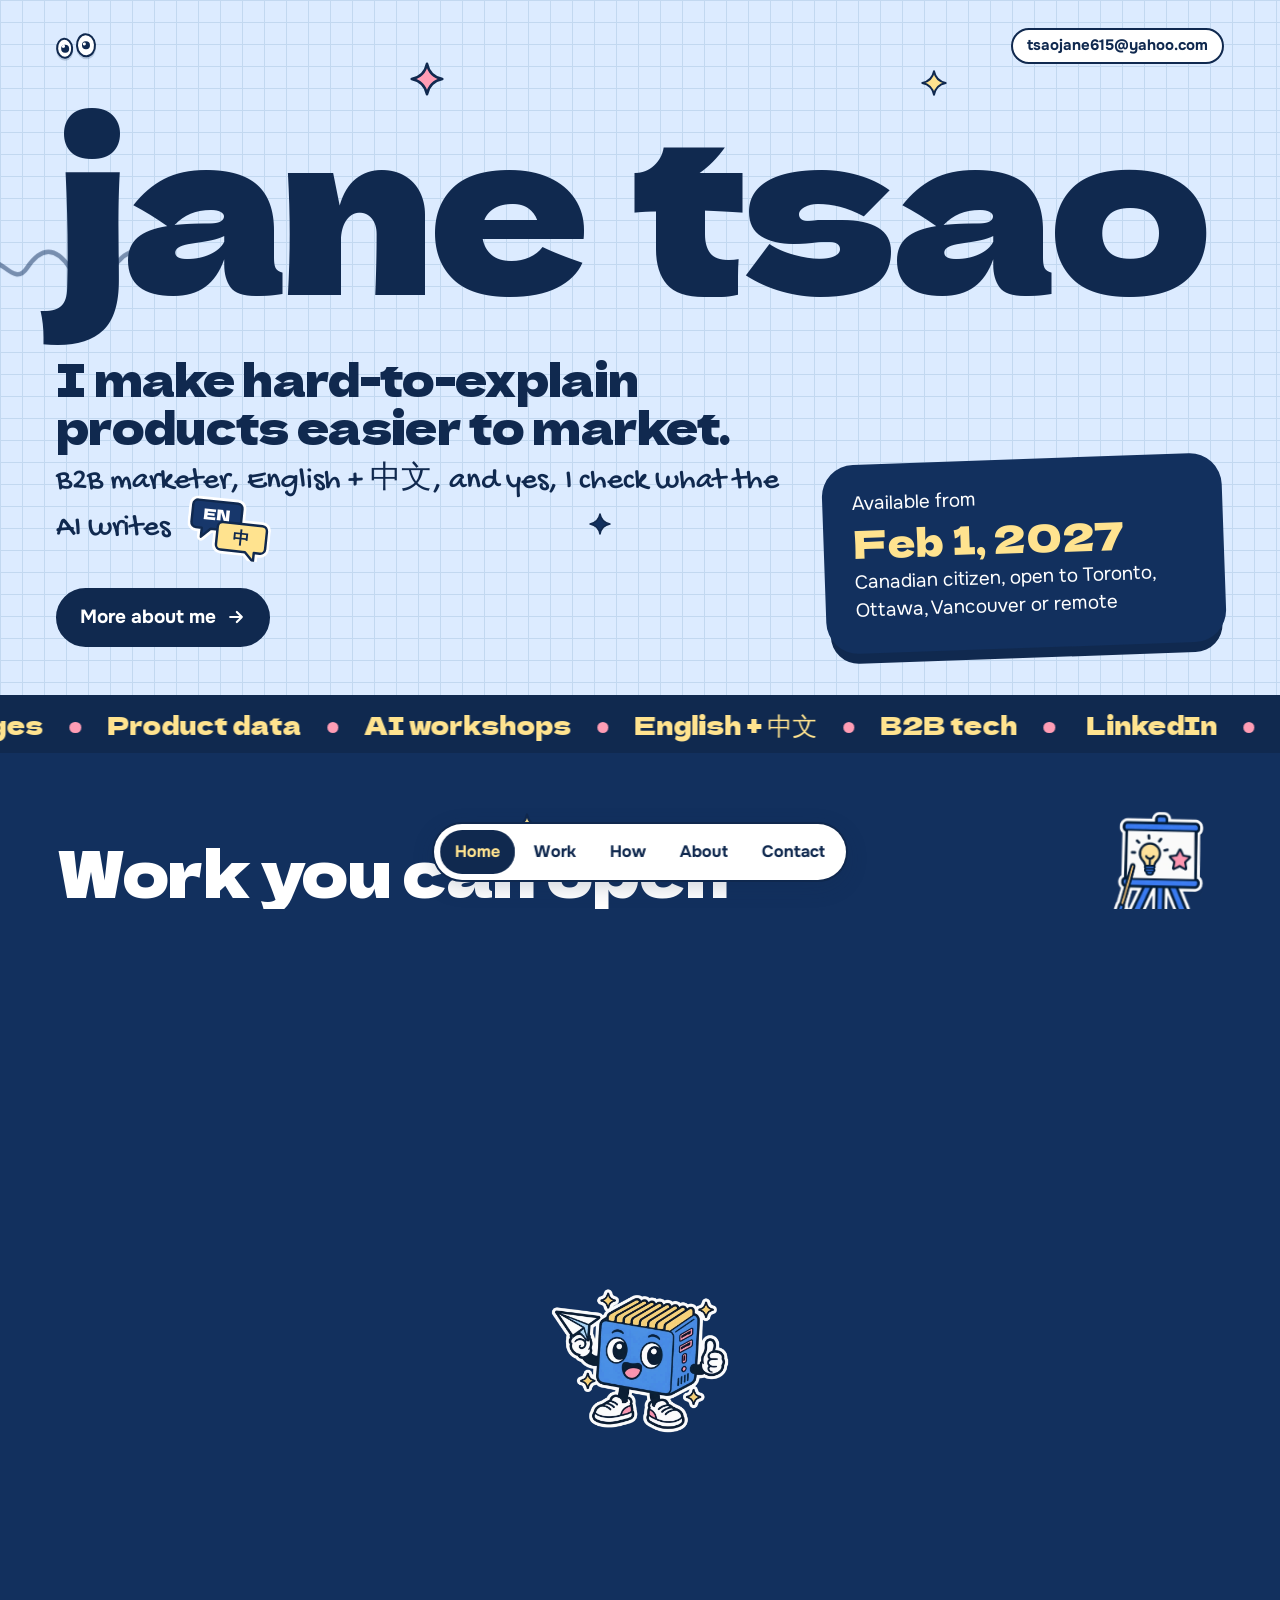
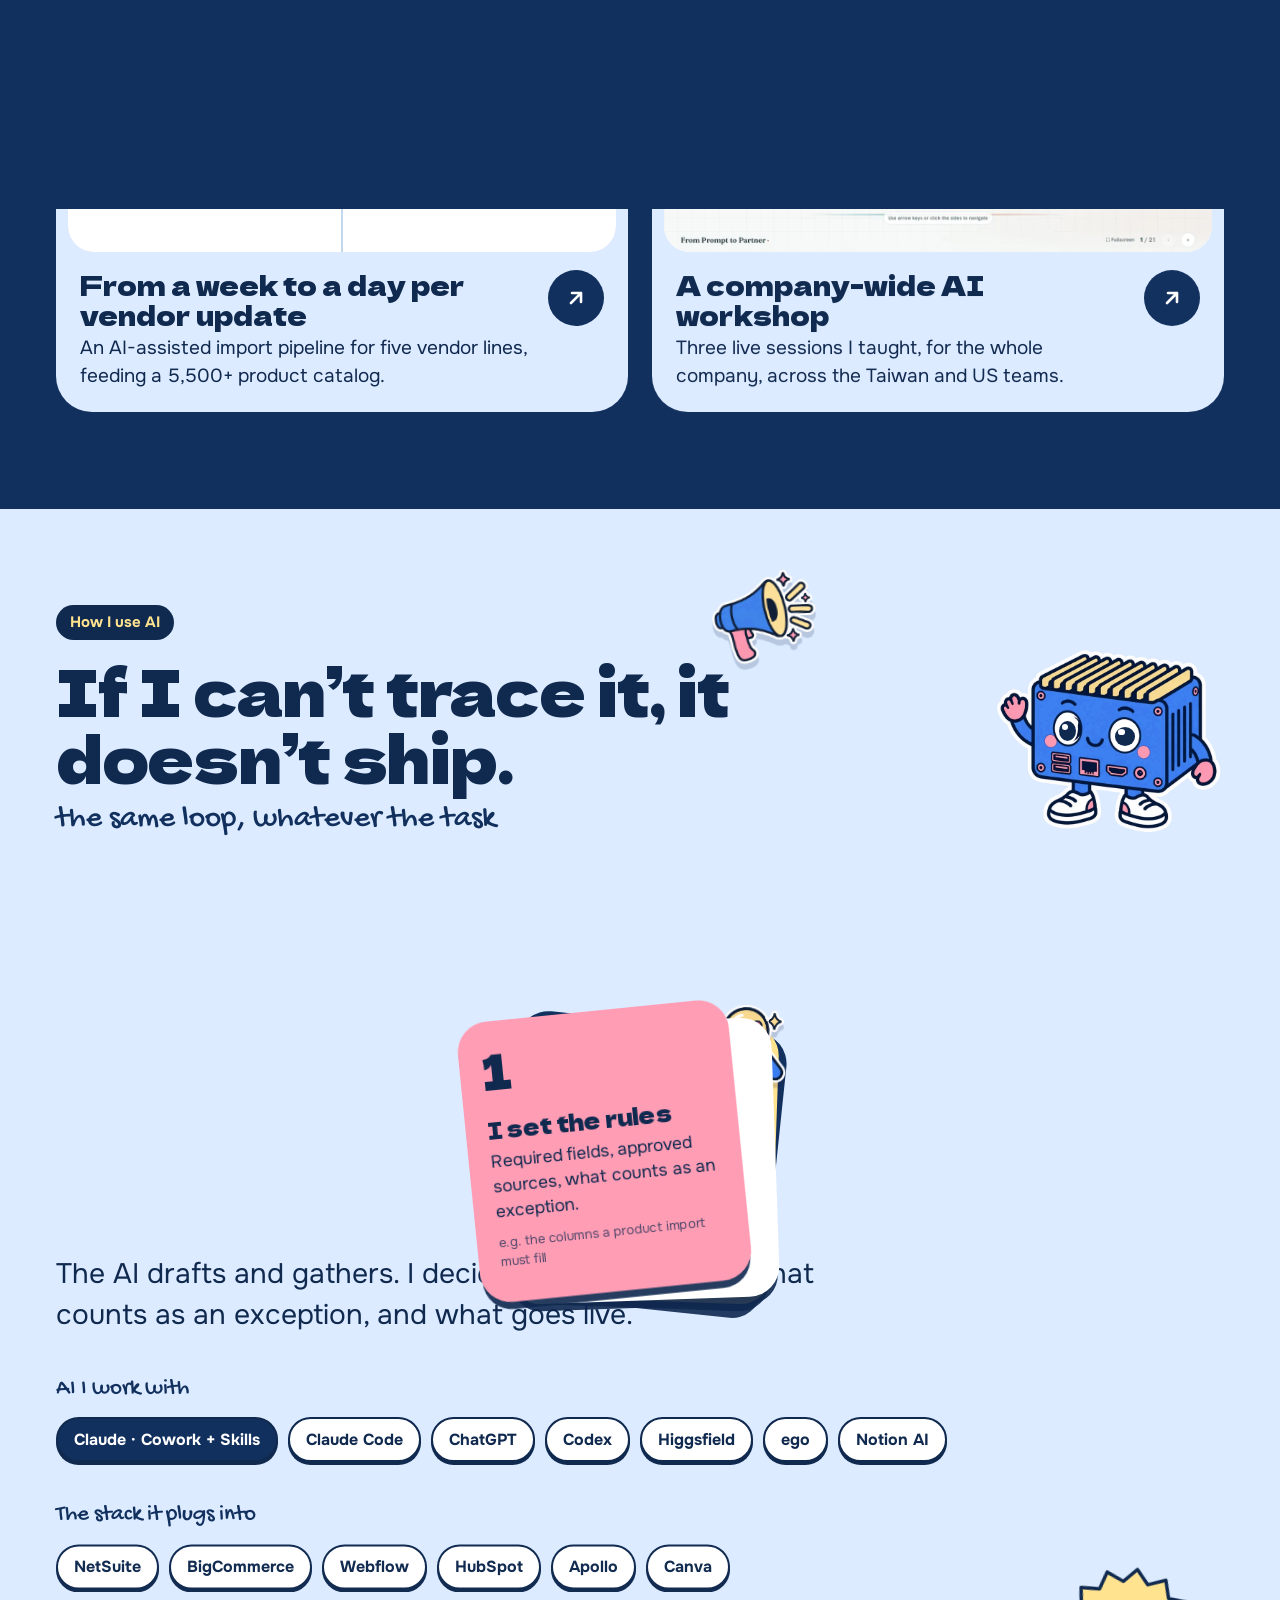
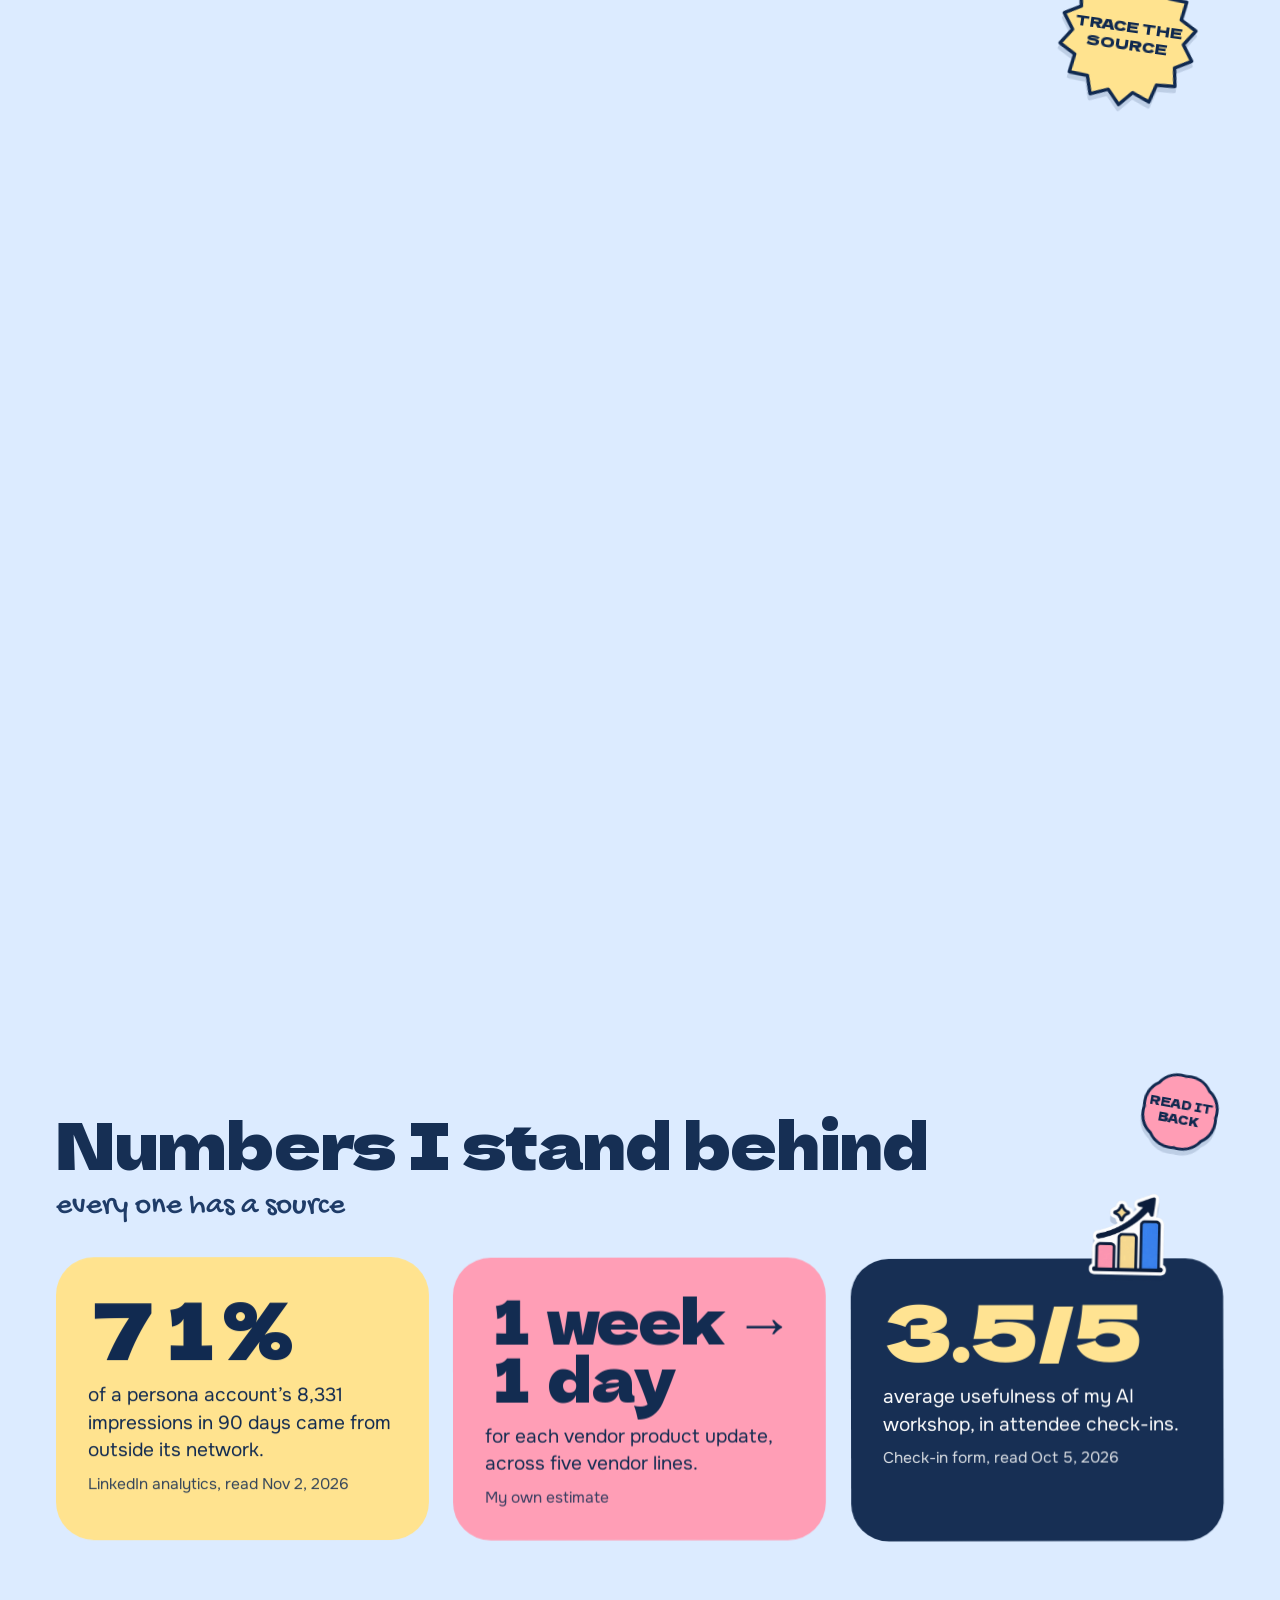
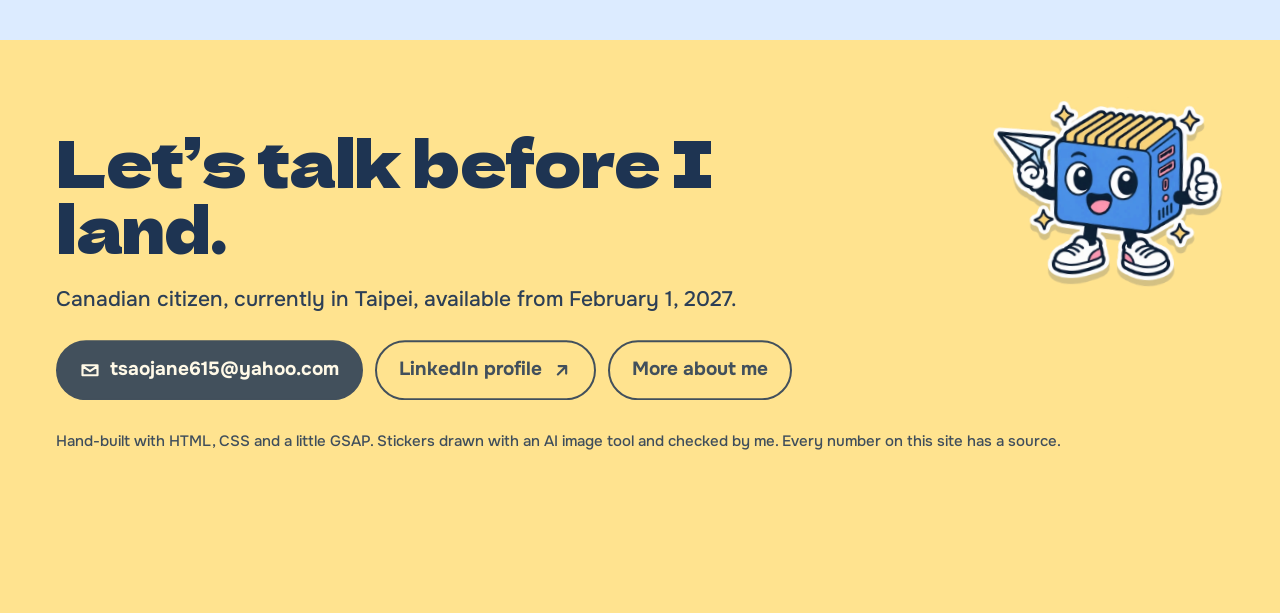
==== index.html @ c5e2f112 "Portfolio site: playful sky palette, work case studies, about Co-Authored-By: Claude Fable 5 <norepl" ====
<!doctype html>
<html lang="en" class="no-js">
<head>
<meta charset="utf-8">
<meta name="viewport" content="width=device-width, initial-scale=1">
<meta name="robots" content="noindex">
<title>Jane Tsao — bilingual B2B marketer</title>
<meta name="description" content="Jane Tsao: bilingual B2B marketer (English and Mandarin) for industrial tech. LinkedIn, landing pages, product data and AI workshops. Moving to Canada, available February 2027.">
<link rel="icon" href="assets/stickers/mascot.webp" type="image/webp">
<link rel="stylesheet" href="css/site.css">
<style>
.hero .maple{right:calc(var(--gutter) - 10px);bottom:118px;width:clamp(90px,10vw,150px);z-index:3}
.hero .sp1{left:32%;top:62px;width:34px}.hero .sp2{right:26%;top:70px;width:26px}.hero .sp3{left:46%;bottom:160px;width:22px}
.hero .sq1{left:-20px;top:40%;width:180px;opacity:.5}
.bubble{display:inline-block;width:84px;vertical-align:middle;margin-left:10px;transform:rotate(6deg);transition:transform .3s var(--ease-pop)}
.bubble:hover{transform:rotate(-4deg) scale(1.1)}
.how-head{display:grid;grid-template-columns:minmax(0,1fr) 230px;gap:30px;align-items:end;position:relative;z-index:2}
.how .mega{right:36%;top:58px;width:110px}
.how .mag{position:absolute;right:-18px;top:-30px;width:96px;z-index:2;pointer-events:none}
.how .mag img{filter:drop-shadow(0 6px 0 rgba(23,18,58,.18))}
.work .easel{right:var(--gutter);top:70px;width:120px}
.work .sp4{left:40%;top:60px;width:30px}
.nums-wrap{position:relative}
.nums-wrap .chart{right:calc(var(--gutter) + 46px);left:auto;top:88px;width:104px;z-index:3}
footer .plane{right:var(--gutter);top:40px;width:clamp(140px,18vw,260px)}
.how .st-trace{right:6%;bottom:6px;width:150px;transform:rotate(8deg)}
.nums-wrap .st-read{right:36px;top:-60px;width:128px;transform:rotate(10deg)}
.how-head .kicker{display:inline-block;background:var(--ink);color:var(--lime);font-weight:700;font-size:15px;padding:7px 14px;border-radius:999px;margin:0 0 16px;transform:rotate(-2deg)}
.nums-head{padding:0 var(--gutter);margin:0 0 30px}
.nums-head .sub{margin-bottom:0}
@media (max-width:860px){
  .hero .maple{right:-6px;bottom:auto;top:-16px;width:84px}
  .hero .sp1{left:6%;top:22px}.hero .sp2{right:30%;top:14px}.hero .sp3{display:none}
  .how-head{grid-template-columns:1fr}.how-head .mascot{width:150px;margin:6px 0 0 auto}
  .how .mega{right:8px;top:8px;width:72px}
  .how .mag{width:70px;right:-6px;top:-22px}
  .work .easel{width:80px;top:14px;right:10px}
  .nums-wrap .chart{display:none}
  footer .plane{position:relative;right:auto;top:auto;width:150px;margin:0 0 10px auto}
  footer .sq2{display:none}
  .bubble{width:64px}
}
</style>
</head>
<body>
<a class="skip" href="#main">Skip to content</a>

<header class="hero grid" id="top">
  <div class="bar">
    <span class="logo-eyes" aria-hidden="true"><span class="eye"><span class="pupil"></span></span><span class="eye"><span class="pupil"></span></span></span>
    <a class="chip" href="mailto:tsaojane615@yahoo.com">tsaojane615@yahoo.com</a>
  </div>

  <div class="spark sp1 twinkle" aria-hidden="true"><svg viewBox="0 0 40 40"><path d="M20 2c2 10 8 16 18 18-10 2-16 8-18 18-2-10-8-16-18-18 10-2 16-8 18-18z" fill="currentColor" stroke="#10294F" stroke-width="3" stroke-linejoin="round"/></svg></div>
  <div class="spark sp2 lime twinkle d2" aria-hidden="true"><svg viewBox="0 0 40 40"><path d="M20 2c2 10 8 16 18 18-10 2-16 8-18 18-2-10-8-16-18-18 10-2 16-8 18-18z" fill="currentColor" stroke="#10294F" stroke-width="3" stroke-linejoin="round"/></svg></div>
  <div class="spark sp3 violet twinkle d3" aria-hidden="true"><svg viewBox="0 0 40 40"><path d="M20 2c2 10 8 16 18 18-10 2-16 8-18 18-2-10-8-16-18-18 10-2 16-8 18-18z" fill="currentColor" stroke="#10294F" stroke-width="3" stroke-linejoin="round"/></svg></div>
  <div class="squig sq1 hide-sm" aria-hidden="true" data-parallax="0.15"><svg viewBox="0 0 200 40"><path d="M4 20c16-24 32 24 48 0s32-24 48 0 32 24 48 0 32-24 48 0"/></svg></div>

  <div class="name" role="img" aria-label="Jane Tsao">jane tsao</div>

  <div class="under">
    <div>
      <h1>I make hard-to-explain products easier to market.</h1>
      <p class="hand">B2B marketer, English + 中文, and yes, I check what the AI writes
        <svg class="bubble" viewBox="0 0 170 124" aria-hidden="true">
          <g stroke="#fff" stroke-width="16" stroke-linejoin="round" fill="none">
            <path d="M18 10h80a10 10 0 0 1 10 10v36a10 10 0 0 1-10 10H48L30 84V66H18A10 10 0 0 1 8 56V20A10 10 0 0 1 18 10z"/>
            <path d="M72 50h80a10 10 0 0 1 10 10v36a10 10 0 0 1-10 10h-12v18l-18-18H72a10 10 0 0 1-10-10V60a10 10 0 0 1 10-10z"/>
          </g>
          <g stroke="#10294F" stroke-width="5" stroke-linejoin="round">
            <path d="M18 10h80a10 10 0 0 1 10 10v36a10 10 0 0 1-10 10H48L30 84V66H18A10 10 0 0 1 8 56V20A10 10 0 0 1 18 10z" fill="#17376B"/>
            <path d="M72 50h80a10 10 0 0 1 10 10v36a10 10 0 0 1-10 10h-12v18l-18-18H72a10 10 0 0 1-10-10V60a10 10 0 0 1 10-10z" fill="#FFE38F"/>
          </g>
          <text x="58" y="48" text-anchor="middle" font-family="Dela, sans-serif" font-size="30" fill="#fff">EN</text>
          <text x="112" y="90" text-anchor="middle" font-family="'PingFang TC','Noto Sans TC',sans-serif" font-weight="800" font-size="34" fill="#10294F">中</text>
        </svg>
      </p>
      <p style="margin:28px 0 0"><a class="btn" href="about.html">More about me <svg viewBox="0 0 24 24" aria-hidden="true"><path d="M5 12h14M13 6l6 6-6 6"/></svg></a></p>
    </div>
    <div class="avail-wrap" style="position:relative">
      <div class="avail">
        <p>Available from</p>
        <span>Feb 1, 2027</span>
        <p>Canadian citizen, open to Toronto, Ottawa, Vancouver or remote</p>
      </div>
      <div class="sticker maple hoverable float" data-parallax="0.12"><img src="assets/stickers/maple.webp" alt="" width="640" height="585"></div>
    </div>
  </div>
</header>

<div class="tick" aria-hidden="true"><div class="track">
  <span>LinkedIn</span><i class="dot"></i><span>Landing pages</span><i class="dot"></i><span>Product data</span><i class="dot"></i><span>AI workshops</span><i class="dot"></i><span>English + 中文</span><i class="dot"></i><span>B2B tech</span><i class="dot"></i>
  <span>LinkedIn</span><i class="dot"></i><span>Landing pages</span><i class="dot"></i><span>Product data</span><i class="dot"></i><span>AI workshops</span><i class="dot"></i><span>English + 中文</span><i class="dot"></i><span>B2B tech</span><i class="dot"></i>
  <span>LinkedIn</span><i class="dot"></i><span>Landing pages</span><i class="dot"></i><span>Product data</span><i class="dot"></i><span>AI workshops</span><i class="dot"></i><span>English + 中文</span><i class="dot"></i><span>B2B tech</span><i class="dot"></i>
  <span>LinkedIn</span><i class="dot"></i><span>Landing pages</span><i class="dot"></i><span>Product data</span><i class="dot"></i><span>AI workshops</span><i class="dot"></i><span>English + 中文</span><i class="dot"></i><span>B2B tech</span><i class="dot"></i>
</div></div>

<main id="main">
<section class="work" id="work">
  <div class="sticker easel hoverable float alt hide-sm" data-parallax="0.25"><img src="assets/stickers/easel.webp" alt="" width="597" height="640"></div>
  <div class="spark sp4 lime twinkle hide-sm" aria-hidden="true"><svg viewBox="0 0 40 40"><path d="M20 2c2 10 8 16 18 18-10 2-16 8-18 18-2-10-8-16-18-18 10-2 16-8 18-18z" fill="currentColor" stroke="#10294F" stroke-width="3" stroke-linejoin="round"/></svg></div>
  <h2 class="h2" data-reveal="up">Work you can open</h2>
  <p class="sub hand" data-reveal="up">real pages, real posts, real numbers</p>
  <div class="cards">
    <a class="card" href="work/linkedin.html" data-reveal="tilt">
      <img class="shot" src="assets/cover-moxa.webp" alt="A LinkedIn cover I made: an industrial edge computer in front of battery storage cabinets at sunset" width="1200" height="675">
      <span class="tag">LinkedIn</span>
      <div class="row"><div><h3>LinkedIn for an industrial-computing brand</h3><p>Application stories for industrial buyers. 7,694 organic impressions on the showcase page this year.</p></div><span class="go"><svg viewBox="0 0 24 24" aria-hidden="true"><path d="M7 17 17 7M8 7h9v9"/></svg></span></div>
    </a>
    <a class="card" href="work/landing-pages.html" data-reveal="tilt">
      <img class="shot" src="assets/lp-di1200.webp" alt="The live Cincoze DI-1200 landing page on neteon.net" width="1200" height="750">
      <span class="tag">Webflow</span>
      <div class="row"><div><h3>Nine live landing pages</h3><p>Layout, imagery and icons in Webflow. The copy side is now handing over to me.</p></div><span class="go"><svg viewBox="0 0 24 24" aria-hidden="true"><path d="M7 17 17 7M8 7h9v9"/></svg></span></div>
    </a>
    <a class="card" href="work/product-data.html" data-reveal="tilt">
      <div class="art sheetgrid" role="img" aria-label="Vendor lines: Moxa, Cincoze, Neousys, ASUS IoT, Advantech">
        <span><img src="assets/logos/moxa.svg" alt="" width="120" height="34"></span>
        <span><img src="assets/logos/cincoze.svg" alt="" width="120" height="30"></span>
        <span><img src="assets/logos/neousys.webp" alt="" width="120" height="30"></span>
        <span><img src="assets/logos/asus-iot.png" alt="" width="140" height="25"></span>
        <span><img src="assets/logos/advantech.svg" alt="" width="130" height="28"></span>
      </div>
      <span class="tag">Product data</span>
      <div class="row"><div><h3>From a week to a day per vendor update</h3><p>An AI-assisted import pipeline for five vendor lines, feeding a 5,500+ product catalog.</p></div><span class="go"><svg viewBox="0 0 24 24" aria-hidden="true"><path d="M7 17 17 7M8 7h9v9"/></svg></span></div>
    </a>
    <a class="card" href="work/ai-workshop.html" data-reveal="tilt">
      <img class="shot" src="assets/deck3.webp" alt="Opening slide of the Session 3 deck, titled Your AI toolkit" width="1200" height="675">
      <span class="tag">Workshop</span>
      <div class="row"><div><h3>A company-wide AI workshop</h3><p>Three live sessions I taught, for the whole company, across the Taiwan and US teams.</p></div><span class="go"><svg viewBox="0 0 24 24" aria-hidden="true"><path d="M7 17 17 7M8 7h9v9"/></svg></span></div>
    </a>
  </div>
</section>

<section class="how" id="how">
  <div class="sticker mega hoverable float hide-sm" data-parallax="0.3"><img src="assets/stickers/megaphone.webp" alt="" width="640" height="619"></div>
  <div class="how-head">
    <div>
      <span class="kicker" data-reveal="up">How I use AI</span>
      <h2 class="h2" data-reveal="up" style="max-width:11.5em">If I can’t trace it, it doesn’t ship.</h2>
      <p class="sub hand" style="color:var(--violet);margin-bottom:0" data-reveal="up">the same loop, whatever the task</p>
    </div>
    <div class="mascot" data-reveal="pop">
      <img src="assets/stickers/mascot.webp" alt="A friendly fanless industrial computer mascot with big eyes and sneakers, waving" width="640" height="582">
      <span class="eye l"><span class="pupil"></span></span>
      <span class="eye r"><span class="pupil"></span></span>
    </div>
  </div>
  <ol class="steps">
    <li class="s1" data-rot="-3" data-dy="0"><b>I set the rules</b>Required fields, approved sources, what counts as an exception.<i class="eg">e.g. the columns a product import must fill</i></li>
    <li class="s2" data-rot="2" data-dy="16"><b>AI does the repetitive part</b>Collecting, structuring, drafting, formatting.<i class="eg">e.g. gathering specs across five vendor lines</i></li>
    <li class="s3" data-rot="-2" data-dy="0"><b>I review before it ships</b>Spot-checks against the source; exceptions handled by hand.<span class="mag" aria-hidden="true"><img src="assets/stickers/magnifier.webp" alt="" width="635" height="640"></span></li>
    <li class="s4" data-rot="3" data-dy="14"><b>The method gets saved</b>So the next run starts where this one ended.<i class="eg">e.g. packaged as a reusable Claude Skill</i></li>
  </ol>
  <p class="note">The AI drafts and gathers. I decide what is required, what counts as an exception, and what goes live.</p>
  <div class="shapetag st-trace hide-sm" aria-hidden="true">
    <svg viewBox="0 0 220 220"><path d="M110.0,10.0 L128.2,30.1 L153.4,19.9 L161.1,45.9 L188.2,47.7 L183.9,74.4 L207.5,87.7 L192.0,110.0 L207.5,132.3 L183.9,145.6 L188.2,172.3 L161.1,174.1 L153.4,200.1 L128.2,189.9 L110.0,210.0 L91.8,189.9 L66.6,200.1 L58.9,174.1 L31.8,172.3 L36.1,145.6 L12.5,132.3 L28.0,110.0 L12.5,87.7 L36.1,74.4 L31.8,47.7 L58.9,45.9 L66.6,19.9 L91.8,30.1 Z" fill="var(--lime)" stroke="var(--ink)" stroke-width="5" stroke-linejoin="round"/><text x="110" y="103" text-anchor="middle" font-family="Dela, sans-serif" font-size="21" fill="var(--ink)">TRACE THE<tspan x="110" dy="26">SOURCE</tspan></text></svg>
  </div>
  <div class="toolbox">
    <p class="toolhead" data-reveal="up">AI I work with</p>
    <ul class="tools" data-reveal="up">
      <li class="hi">Claude · Cowork + Skills</li><li>Claude Code</li><li>ChatGPT</li><li>Codex</li><li>Higgsfield</li><li>ego</li><li>Notion AI</li>
    </ul>
    <p class="toolhead" data-reveal="up">The stack it plugs into</p>
    <ul class="tools" data-reveal="up">
      <li>NetSuite</li><li>BigCommerce</li><li>Webflow</li><li>HubSpot</li><li>Apollo</li><li>Canva</li>
    </ul>
  </div>
</section>

<div class="nums-wrap" id="results">
  <div class="sticker chart hoverable float alt" data-parallax="0.2"><img src="assets/stickers/chart.webp" alt="" width="640" height="572"></div>
  <div class="shapetag st-read hide-sm" aria-hidden="true">
    <svg viewBox="0 0 220 220"><path d="M110.0,48.0 A42,42 0 0 1 153.8,66.2 A42,42 0 0 1 172.0,110.0 A42,42 0 0 1 153.8,153.8 A42,42 0 0 1 110.0,172.0 A42,42 0 0 1 66.2,153.8 A42,42 0 0 1 48.0,110.0 A42,42 0 0 1 66.2,66.2 A42,42 0 0 1 110.0,48.0 Z" fill="var(--coral)" stroke="var(--ink)" stroke-width="5" stroke-linejoin="round"/><text x="110" y="105" text-anchor="middle" font-family="Dela, sans-serif" font-size="20" fill="var(--ink)">READ IT<tspan x="110" dy="25">BACK</tspan></text></svg>
  </div>
  <div class="nums-head">
    <h2 class="h2" data-reveal="up">Numbers I stand behind</h2>
    <p class="sub hand" style="color:var(--violet)" data-reveal="up">every one has a source</p>
  </div>
  <section class="nums" aria-label="Results">
    <div class="num n1" data-reveal="tilt"><b><span data-count="92" data-suffix="%">92%</span></b><p>of a persona account’s 8,331 impressions in 90 days came from outside its network.</p><p class="fine">LinkedIn analytics, read Nov 2, 2026</p></div>
    <div class="num n2" data-reveal="tilt"><b>1 week → 1 day</b><p>for each vendor product update, across five vendor lines.</p><p class="fine">My own estimate</p></div>
    <div class="num n3" data-reveal="tilt"><b><span data-count="4.5" data-decimals="1" data-suffix="/5">4.5/5</span></b><p>average usefulness of my AI workshop, in attendee check-ins.</p><p class="fine">Check-in form, read Oct 5, 2026</p></div>
  </section>
</div>
</main>

<footer id="contact">
  <div class="sticker plane hoverable float" data-parallax="0.18"><img src="assets/stickers/mascot-plane.webp" alt="" width="640" height="616"></div>
  <h2 class="h2" data-reveal="up">Let’s talk before I land.</h2>
  <p data-reveal="up">Canadian citizen, currently in Taipei, available from February 1, 2027.</p>
  <div class="links" data-reveal="up">
    <a class="btn" href="mailto:tsaojane615@yahoo.com"><svg viewBox="0 0 24 24" aria-hidden="true"><path d="M3 6h18v12H3zM3 7l9 6 9-6"/></svg>tsaojane615@yahoo.com</a>
    <a class="btn ghost" href="https://www.linkedin.com/in/jane-t-042913220" rel="noopener">LinkedIn profile <svg viewBox="0 0 24 24" aria-hidden="true"><path d="M7 17 17 7M8 7h9v9"/></svg></a>
    <a class="btn ghost" href="about.html">More about me</a>
  </div>
  <p class="mini">Hand-built with HTML, CSS and a little GSAP. Stickers drawn with an AI image tool and checked by me. Every number on this site has a source.</p>
</footer>

<nav class="pill" aria-label="Page"><a href="#top">Home</a><a href="#work">Work</a><a href="#how">How</a><a href="about.html">About</a><a href="#contact">Contact</a></nav>

<script src="vendor/gsap.min.js"></script>
<script src="vendor/ScrollTrigger.min.js"></script>
<script src="js/site.js"></script>
</body>
</html>
---- css/site.css ----
/* Jane Tsao portfolio — shared styles. Palette and type from templates/g-playful.html */
@font-face{font-family:"Dela";src:url(../fonts/dela-gothic-one-latin-400-normal.woff2) format("woff2");font-display:swap}
@font-face{font-family:"Gochi";src:url(../fonts/gochi-hand-latin-400-normal.woff2) format("woff2");font-display:swap}
@font-face{font-family:"Onest";src:url(../fonts/onest-latin-wght-normal.woff2) format("woff2");font-weight:100 900;font-display:swap}

:root{
  --paper:#DCEBFF;--gridline:#C2D8F0;--ink:#10294F;--violet:#12305E;--lime:#FFE38F;--coral:#FF9DB5;--white:#fff;
  --violet-deep:#0A1B38;--gutter:56px;--radius:36px;
  --ease-pop:cubic-bezier(.34,1.56,.64,1);
}
*{box-sizing:border-box}
html{-webkit-text-size-adjust:100%;scroll-behavior:smooth;scroll-padding-top:24px}
html.js{scroll-behavior:auto} /* JS handles smooth anchor scrolls; CSS smooth scrolling fights ScrollTrigger pinning */
body{margin:0;background:var(--paper);color:var(--ink);font:400 19px/1.45 "Onest",system-ui,sans-serif;overflow-x:hidden;min-height:100vh}
img{max-width:100%;height:auto}
a{color:inherit}
:focus-visible{outline:3px solid var(--coral);outline-offset:3px;border-radius:6px}
.d{font-family:"Dela",sans-serif;font-weight:400}
.hand{font-family:"Gochi","Onest",system-ui,cursive}
.skip{position:absolute;left:16px;top:-60px;background:var(--ink);color:var(--lime);padding:10px 16px;border-radius:999px;z-index:50;text-decoration:none;font-weight:700}
.skip:focus{top:16px}
.sr{position:absolute;width:1px;height:1px;overflow:hidden;clip:rect(0 0 0 0);white-space:nowrap}
.grid{background-image:linear-gradient(var(--gridline) 1px,transparent 1px),linear-gradient(90deg,var(--gridline) 1px,transparent 1px);background-size:22px 22px}
.wrap{padding-left:var(--gutter);padding-right:var(--gutter)}
.h2{font:400 clamp(38px,5vw,76px)/1.04 "Dela",sans-serif;letter-spacing:-.02em;margin:0 0 8px}
.h3{font:400 clamp(24px,2.4vw,34px)/1.1 "Dela",sans-serif;margin:0 0 10px}
.sub{font-size:clamp(25px,2.4vw,33px);margin:0 0 44px;color:var(--lime)}
p{margin:0 0 1em}

/* ---------- top bar ---------- */
.bar{display:flex;justify-content:space-between;align-items:center;gap:20px;font-weight:600;font-size:17px;flex-wrap:wrap;padding-top:28px}
.bar .home{text-decoration:none;font-family:"Dela",sans-serif;font-size:22px;letter-spacing:-.02em;display:inline-flex;align-items:center;gap:10px}
.bar .home img{width:38px;height:auto}
.logo-eyes{display:inline-flex;gap:3px;align-items:flex-end;transform:rotate(-4deg);transition:transform .25s var(--ease-pop)}
.bar .home:hover .logo-eyes{transform:rotate(4deg) scale(1.1)}
.logo-eyes .eye{position:relative;display:block;width:17px;height:21px;background:#fff;border:2.5px solid var(--ink);border-radius:50%;overflow:hidden;box-shadow:0 2px 0 rgba(16,41,79,.18)}
.logo-eyes .eye:nth-child(2){width:20px;height:24px}
.logo-eyes .pupil{position:absolute;left:50%;top:50%;width:8px;height:8px;margin:-4px 0 0 -4px;border-radius:50%;background:var(--ink)}
.logo-eyes .pupil::after{content:"";position:absolute;left:14%;top:12%;width:38%;height:34%;border-radius:50%;background:#fff}
.chip{display:inline-block;background:var(--white);border:2px solid var(--ink);border-radius:999px;padding:5px 14px;font-size:15px;font-weight:700;text-decoration:none;transition:transform .2s var(--ease-pop),background .2s}
.chip:hover{background:var(--lime);transform:rotate(-2deg) scale(1.04)}

/* ---------- hero (index) ---------- */
.hero{position:relative;padding:0 var(--gutter) 48px;overflow:hidden}
.name{font:400 clamp(58px,17.5vw,330px)/.95 "Dela",sans-serif;letter-spacing:-.035em;margin:28px 0 .22em;white-space:nowrap;position:relative;z-index:1}
.name span{display:inline-block;will-change:transform}
.name span.sp{width:.22em}
.under{display:grid;grid-template-columns:minmax(0,1fr) 400px;gap:40px;align-items:end;position:relative;z-index:1}
.under h1{font:400 clamp(30px,3.5vw,52px)/1.08 "Dela",sans-serif;letter-spacing:-.015em;margin:0 0 14px;max-width:17em}
.under .hand{font-size:clamp(25px,2.4vw,33px);line-height:1.1;margin:0}
.avail{background:var(--violet);color:var(--white);border-radius:32px;padding:26px 30px 28px;transform:rotate(-2deg);position:relative;box-shadow:0 14px 0 -4px var(--ink)}
.avail span{display:block;font:400 clamp(30px,3vw,44px)/1.04 "Dela",sans-serif;color:var(--lime);margin:4px 0 8px}
.avail p{margin:0}
.hero-mascot{position:absolute;right:calc(var(--gutter) + 2vw);top:clamp(90px,10vw,150px);width:clamp(120px,13vw,220px);z-index:2}

/* mascot with cursor-following eyes */
.mascot{position:relative;display:block;width:100%}
.mascot img{display:block;width:100%;height:auto}
.mascot .eye{position:absolute;border-radius:50%;background:#fff;overflow:hidden;pointer-events:none}
.mascot .eye.l{left:27.1%;top:38.4%;width:9.6%;height:14.6%}
.mascot .eye.r{left:51.2%;top:42%;width:11.6%;height:14%}
.mascot .pupil{position:absolute;left:50%;top:50%;width:78%;height:66%;margin:-33% 0 0 -39%;border-radius:50%;background:var(--ink)}
.mascot .pupil::after{content:"";position:absolute;left:18%;top:14%;width:34%;height:30%;border-radius:50%;background:#fff}
html.no-js .mascot .eye{display:none}

/* ---------- stickers ---------- */
.sticker{position:absolute;pointer-events:none;z-index:2;user-select:none;-webkit-user-drag:none}
.sticker img{display:block;width:100%;height:auto;filter:drop-shadow(0 6px 0 rgba(16,41,79,.18))}
.sticker.hoverable{pointer-events:auto;cursor:default}
.sticker.hoverable img{transition:transform .25s var(--ease-pop)}
.sticker.hoverable:hover img{transform:rotate(-8deg) scale(1.08)}
.float{animation:floaty 5s ease-in-out infinite}
.float.alt{animation-duration:6.5s;animation-delay:-2s}
@keyframes floaty{0%,100%{transform:translateY(0) rotate(-3deg)}50%{transform:translateY(-12px) rotate(3deg)}}
.spark{position:absolute;pointer-events:none;z-index:2;color:var(--coral)}
.spark svg{display:block;width:100%;height:auto;overflow:visible}
.spark.lime{color:var(--lime)}.spark.violet{color:var(--violet)}.spark.ink{color:var(--ink)}
.twinkle{animation:twinkle 2.6s ease-in-out infinite;transform-origin:center}
.twinkle.d2{animation-delay:-.9s}.twinkle.d3{animation-delay:-1.7s}
@keyframes twinkle{0%,100%{transform:scale(.7) rotate(0);opacity:.55}50%{transform:scale(1.15) rotate(25deg);opacity:1}}
.squig{position:absolute;pointer-events:none;z-index:0;color:var(--violet)}
.squig svg{width:100%;height:auto;overflow:visible}
.squig path{fill:none;stroke:currentColor;stroke-width:5;stroke-linecap:round}

/* ---------- marquee ---------- */
.tick{background:var(--ink);color:var(--lime);overflow:hidden;padding:14px 0;font:400 25px/1.2 "Dela",sans-serif;white-space:nowrap;position:relative;z-index:1}
.tick .track{display:inline-block;animation:slide 26s linear infinite;will-change:transform}
html.js .tick .track{animation:none}
.tick span{margin:0 26px;display:inline-block}
.tick .dot{display:inline-block;width:.45em;height:.45em;border-radius:50%;background:var(--coral);margin:0 0 .08em;vertical-align:middle}
@keyframes slide{to{transform:translateX(-50%)}}
.tick.coral{background:var(--coral);color:var(--ink)}
.tick.coral .dot{background:var(--ink)}

/* ---------- work cards ---------- */
.work{background:var(--violet);color:var(--white);padding:84px var(--gutter) 96px;position:relative;overflow:hidden}
.cards{display:grid;grid-template-columns:repeat(2,minmax(0,1fr));gap:24px;position:relative;z-index:1}
.card{display:block;background:var(--paper);color:var(--ink);border-radius:var(--radius);padding:12px 12px 22px;text-decoration:none;position:relative;transform-style:preserve-3d;transition:transform .25s var(--ease-pop),box-shadow .25s;box-shadow:0 0 0 0 var(--ink)}
.card:hover,.card:focus-visible{transform:rotate(-1deg) translateY(-6px);box-shadow:0 12px 0 0 var(--ink)}
.card:active{transform:scale(.98)}
.card .shot{display:block;width:100%;aspect-ratio:16/9;object-fit:cover;object-position:top left;border-radius:26px;background:#fff}
.card .art{aspect-ratio:16/9;border-radius:26px;display:grid;place-items:center;overflow:hidden;position:relative}
.card .art img{width:52%;height:auto;transition:transform .35s var(--ease-pop)}
.card:hover .art img{transform:rotate(-6deg) scale(1.1)}
.logowall.onpage{padding:18px 0 0;justify-content:flex-start}
.logowall{display:flex;flex-wrap:wrap;gap:12px 10px;justify-content:center;align-content:center;padding:24px;width:100%}
.logowall span{background:#fff;border:2.5px solid var(--ink);border-radius:999px;padding:11px 20px;display:grid;place-items:center;box-shadow:0 4px 0 rgba(16,41,79,.15);transform:rotate(-2deg)}
.logowall span:nth-child(2n){transform:rotate(2deg)}
.card .art .logowall img,.logowall img{width:auto;height:24px;max-width:150px;object-fit:contain}
.card .art .logowall{padding:54px 24px 22px}
.card:hover .art .logowall img{transform:none}
.card:hover .logowall span{transform:rotate(0)}
.card .art.sheetgrid{background:var(--gridline);display:grid;grid-template-columns:repeat(6,1fr);grid-auto-rows:1fr;gap:2px;padding:0;place-items:stretch}
.sheetgrid span{background:#fff;display:grid;place-items:center;padding:12px 16px;min-height:0}
.sheetgrid span:nth-child(-n+3){grid-column:span 2;padding-top:46px}
.sheetgrid span:nth-child(n+4){grid-column:span 3}
.card .art.sheetgrid img{width:auto;height:26px;max-width:70%;object-fit:contain}
.card:hover .art.sheetgrid img{transform:none}
.row{display:flex;justify-content:space-between;align-items:flex-start;gap:16px;padding:18px 12px 0}
.row h3{font:400 clamp(23px,2.1vw,31px)/1.1 "Dela",sans-serif;margin:0 0 6px}
.row p{margin:0}
.go{flex:none;width:56px;height:56px;border-radius:50%;background:var(--violet);display:grid;place-items:center;transition:transform .3s var(--ease-pop),background .2s}
.go svg{width:24px;height:24px;fill:none;stroke:#fff;stroke-width:2.6;stroke-linecap:round;stroke-linejoin:round;transition:transform .3s var(--ease-pop)}
.card:hover .go,.card:focus-visible .go{background:var(--coral);transform:rotate(-10deg) scale(1.1)}
.card:hover .go svg{transform:translate(2px,-2px)}
.tag{position:absolute;top:24px;left:24px;background:var(--lime);color:var(--ink);font:700 14px/1 "Onest",sans-serif;padding:8px 12px;border-radius:999px;transform:rotate(-4deg);box-shadow:0 3px 0 var(--ink)}

/* ---------- how (steps) ---------- */
.how{padding:96px var(--gutter) 110px;overflow:hidden;position:relative}
.steps{list-style:none;margin:44px 0 0;padding:0;display:grid;grid-template-columns:repeat(4,1fr);gap:0;counter-reset:s;position:relative;z-index:1}
.steps li{counter-increment:s;border-radius:34px;padding:26px 24px 34px;min-height:262px;margin-right:-8px;position:relative;box-shadow:0 10px 0 -2px rgba(16,41,79,.9);transition:transform .25s var(--ease-pop)}
.steps li::before{content:counter(s);display:block;font:400 54px/1 "Dela",sans-serif;margin-bottom:26px}
.steps b{display:block;font:400 25px/1.1 "Dela",sans-serif;margin-bottom:8px}
.s1{background:var(--coral);transform:rotate(-3deg)}
.s2{background:var(--white);transform:rotate(2deg) translateY(16px)}
.s3{background:var(--lime);transform:rotate(-2deg);z-index:1}
.s4{background:var(--violet);color:var(--white);transform:rotate(3deg) translateY(14px);padding-left:42px}
.note{font-size:clamp(25px,2.2vw,31px);margin:58px 0 0;max-width:30em}
.steps .eg{display:block;font-style:normal;font-size:14.5px;opacity:.72;margin-top:10px}
.shapetag{position:absolute;z-index:3;pointer-events:none}
.shapetag svg{display:block;width:100%;height:auto;filter:drop-shadow(0 5px 0 rgba(16,41,79,.15))}
.toolhead{font-family:"Gochi","Onest",cursive;font-size:23px;color:var(--violet);margin:36px 0 0}
.toolbox .tools{margin-top:12px}
.toolbox{position:relative;z-index:1}

/* ---------- numbers ---------- */
.nums{display:grid;grid-template-columns:repeat(3,1fr);gap:24px;padding:0 var(--gutter) 100px}
.num{border-radius:38px;padding:32px;position:relative;overflow:hidden;transition:transform .25s var(--ease-pop)}
.num:hover{transform:rotate(-1.5deg) scale(1.02)}
.num b{display:block;font:400 clamp(48px,6.1vw,96px)/.96 "Dela",sans-serif;letter-spacing:-.03em;margin-bottom:18px;font-variant-numeric:tabular-nums}
.num p{margin:0}
.fine{font-size:15.5px;margin-top:8px!important;opacity:.85}
.n1{background:var(--lime)}.n2{background:var(--coral)}.n3{background:var(--ink);color:var(--white)}.n3 b{color:var(--lime)}
.n2 b{font-size:clamp(40px,4.7vw,72px)}

/* ---------- footer ---------- */
footer{background:var(--lime);padding:84px var(--gutter) 150px;position:relative;overflow:hidden}
footer .h2{max-width:13em;margin-bottom:22px}
footer p{margin:0 0 10px;font-size:21px;font-weight:500}
footer .links{display:flex;flex-wrap:wrap;gap:12px;margin-top:22px}
.btn{display:inline-flex;align-items:center;gap:10px;background:var(--ink);color:var(--white);text-decoration:none;font-weight:700;padding:14px 22px;border-radius:999px;border:2px solid var(--ink);transition:transform .2s var(--ease-pop),background .2s,color .2s}
.btn:hover,.btn:focus-visible{background:var(--violet);border-color:var(--violet);transform:rotate(-2deg) scale(1.04)}
.btn:active{transform:scale(.97)}
.btn.ghost{background:transparent;color:var(--ink)}
.btn.ghost:hover{background:var(--white);color:var(--ink);border-color:var(--ink)}
.btn.lime{background:var(--lime);color:var(--ink)}
.btn.lime:hover{background:var(--coral);border-color:var(--ink);color:var(--ink)}
.btn svg{width:20px;height:20px;fill:none;stroke:currentColor;stroke-width:2.6;stroke-linecap:round;stroke-linejoin:round}
footer .mini{font-size:15px;opacity:.8;margin-top:40px}

/* ---------- pill nav ---------- */
.pill{position:fixed;left:50%;bottom:20px;transform:translateX(-50%);display:flex;gap:4px;background:var(--white);border-radius:999px;padding:6px;box-shadow:0 6px 22px rgba(16,41,79,.22),0 0 0 2px var(--ink);z-index:40;font-weight:700;font-size:16.5px;max-width:calc(100vw - 24px)}
.pill a{text-decoration:none;padding:10px 15px;border-radius:999px;white-space:nowrap;position:relative;transition:background .2s,transform .2s var(--ease-pop);will-change:transform}
.pill a:hover,.pill a:focus-visible{background:var(--lime)}
.pill a:active{transform:scale(.94)}
.pill a[aria-current="page"],.pill a.on{background:var(--ink);color:var(--lime)}

/* ---------- page transition overlay + cursor ---------- */
.wipe{position:fixed;inset:0;z-index:100;pointer-events:none;display:none}
html.js .wipe{display:block}
.wipe i{position:absolute;left:0;right:0;top:0;bottom:0;transform:translateY(101%);display:block}
.wipe .w1{background:var(--coral)}.wipe .w2{background:var(--lime)}.wipe .w3{background:var(--violet)}
.wipe .w3::after{content:"";position:absolute;left:50%;top:50%;width:min(28vw,180px);aspect-ratio:1;transform:translate(-50%,-50%);background:url(../assets/stickers/mascot-plane.webp) center/contain no-repeat}
.cur{position:fixed;left:0;top:0;width:18px;height:18px;border-radius:50%;background:var(--lime);border:2px solid var(--ink);z-index:99;pointer-events:none;transform:translate(-50%,-50%);opacity:0;transition:width .2s,height .2s,opacity .3s,background .2s;mix-blend-mode:normal}
.cur.on{opacity:1}
.cur.big{width:44px;height:44px;background:rgba(255,227,143,.55)}
.cur.press{width:12px;height:12px}

/* ---------- subpage header ---------- */
.sub-hero{position:relative;padding:0 var(--gutter) 56px;overflow:hidden}
.sub-hero .kicker{display:inline-block;background:var(--ink);color:var(--lime);font-weight:700;font-size:15px;padding:7px 14px;border-radius:999px;margin:48px 0 18px;transform:rotate(-2deg)}
.sub-hero h1{font:400 clamp(40px,6.4vw,96px)/1 "Dela",sans-serif;letter-spacing:-.03em;margin:0 0 18px;max-width:11em;position:relative;z-index:1}
.sub-hero h1 .hl{background:linear-gradient(transparent 55%,var(--lime) 55%);padding:0 .08em}
.sub-hero .lede{font-size:clamp(20px,1.7vw,24px);max-width:34em;margin:0 0 26px;position:relative;z-index:1}
.sub-hero .hand{font-size:clamp(24px,2.2vw,30px);color:var(--violet);margin:0 0 30px;position:relative;z-index:1}
.sub-hero .side{position:absolute;right:var(--gutter);top:40px;width:clamp(110px,16vw,240px)}
.facts{display:flex;flex-wrap:wrap;gap:10px;margin:0 0 8px;padding:0;list-style:none;position:relative;z-index:1}
.facts li{background:var(--white);border:2px solid var(--ink);border-radius:999px;padding:8px 16px;font-weight:700;font-size:16px;box-shadow:0 3px 0 var(--ink)}
.facts li em{font-style:normal;color:var(--violet)}

/* ---------- case body ---------- */
.band{padding:72px var(--gutter);position:relative;overflow:hidden}
.band.violet{background:var(--violet);color:var(--white)}
.band.ink{background:var(--ink);color:var(--white)}
.band.lime{background:var(--lime)}
.band.coral{background:var(--coral)}
.band.white{background:var(--white)}
.band .h2{margin-bottom:22px}
.band.violet .hand,.band.ink .hand{color:var(--lime)}
.prose{max-width:38em;font-size:clamp(18px,1.4vw,21px)}
.prose li{margin-bottom:.5em}
.two{display:grid;grid-template-columns:1fr 1fr;gap:28px;align-items:start}
.panel{border-radius:30px;padding:28px 30px 30px;background:var(--white);color:var(--ink);box-shadow:0 10px 0 -2px var(--ink);transition:transform .25s var(--ease-pop)}
.panel:hover{transform:rotate(-1deg)}
.panel.lime{background:var(--lime)}.panel.coral{background:var(--coral)}.panel.paper{background:var(--paper)}.panel.violet{background:var(--violet);color:var(--white)}
.panel h3{font:400 24px/1.1 "Dela",sans-serif;margin:0 0 14px}
.panel ul{margin:0;padding-left:1.1em}
.panel li{margin-bottom:.45em}
.gallery{display:grid;grid-template-columns:repeat(3,1fr);gap:20px;margin-top:28px}
.gallery.two-up{grid-template-columns:repeat(2,1fr)}
.shotcard{display:block;background:var(--paper);color:var(--ink);border-radius:28px;padding:10px 10px 16px;text-decoration:none;transition:transform .25s var(--ease-pop),box-shadow .25s}
.shotcard:hover,.shotcard:focus-visible{transform:rotate(-1.2deg) translateY(-5px);box-shadow:0 10px 0 0 var(--ink)}
.shotcard img{display:block;width:100%;aspect-ratio:16/10;object-fit:cover;object-position:top;border-radius:20px;background:#fff}
.shotcard .cap{display:flex;justify-content:space-between;align-items:center;gap:10px;padding:12px 8px 0;font-weight:700;font-size:16px}
.shotcard .cap small{display:block;font-weight:500;opacity:.75;font-size:14px}
.shotcard .go{width:40px;height:40px}
.shotcard .go svg{width:18px;height:18px}
.flow{display:grid;grid-template-columns:repeat(6,1fr);gap:12px;margin-top:30px;counter-reset:f}
.flow li{list-style:none;counter-increment:f;background:var(--white);color:var(--ink);border-radius:24px;padding:18px 18px 20px;position:relative;box-shadow:0 8px 0 -2px var(--ink);font-size:16px;line-height:1.35}
.flow li::before{content:counter(f);display:inline-grid;place-items:center;width:34px;height:34px;border-radius:50%;background:var(--coral);color:var(--ink);font:400 17px/1 "Dela",sans-serif;margin-bottom:12px}
.flow li b{display:block;font-family:"Dela",sans-serif;font-weight:400;font-size:18px;margin-bottom:6px}
.flow li.me{background:var(--lime)}
.flow li.ai{background:var(--white)}
.legend{display:flex;gap:18px;flex-wrap:wrap;margin-top:18px;font-size:15px;font-weight:600}
.legend i{display:inline-block;width:14px;height:14px;border-radius:4px;vertical-align:-1px;margin-right:6px;border:2px solid var(--ink)}
.bignum{font:400 clamp(60px,9vw,150px)/.9 "Dela",sans-serif;letter-spacing:-.03em;margin:0 0 10px;font-variant-numeric:tabular-nums}
.stats{display:grid;grid-template-columns:repeat(3,1fr);gap:20px;margin-top:30px}
.stat{border-radius:30px;padding:26px 26px 24px;background:var(--white);color:var(--ink);box-shadow:0 8px 0 -2px var(--ink)}
.stat b{display:block;font:400 clamp(40px,4.4vw,64px)/1 "Dela",sans-serif;letter-spacing:-.02em;margin-bottom:10px;font-variant-numeric:tabular-nums}
.stat.lime{background:var(--lime)}.stat.coral{background:var(--coral)}.stat.paper{background:var(--paper)}
.stat .fine{opacity:.75}
.next{display:flex;justify-content:space-between;align-items:center;gap:20px;flex-wrap:wrap;padding:48px var(--gutter);border-top:3px dashed var(--gridline)}
.next a.big{font:400 clamp(26px,3vw,44px)/1.05 "Dela",sans-serif;text-decoration:none;display:inline-flex;align-items:center;gap:14px}
.next a.big .go{width:52px;height:52px}
.list{list-style:none;margin:28px 0 0;padding:0;display:grid;gap:10px}
.list li{display:grid;grid-template-columns:110px 1fr auto;gap:16px;align-items:center;background:var(--white);border-radius:18px;padding:14px 18px;box-shadow:0 4px 0 -1px var(--ink);font-size:17px}
.list li .date{font-weight:700;color:var(--violet);font-variant-numeric:tabular-nums}
.list li a{font-weight:700}
.list li .role{font-size:14px;background:var(--lime);padding:4px 10px;border-radius:999px;white-space:nowrap;font-weight:700}

/* ---------- about ---------- */
.tl{list-style:none;margin:36px 0 0;padding:0 0 0 34px;position:relative}
.tl::before{content:"";position:absolute;left:10px;top:12px;bottom:12px;width:4px;border-radius:4px;background:repeating-linear-gradient(var(--violet) 0 12px,transparent 12px 20px)}
.tl > li{position:relative;margin-bottom:22px;background:var(--white);border-radius:26px;padding:22px 26px 24px;box-shadow:0 8px 0 -2px var(--ink);transition:transform .25s var(--ease-pop)}
.tl > li:hover{transform:rotate(-.8deg) translateX(4px)}
.tl > li::before{content:"";position:absolute;left:-34px;top:26px;width:20px;height:20px;border-radius:50%;background:var(--coral);border:4px solid var(--ink);box-sizing:border-box}
.tl > li:nth-child(2n)::before{background:var(--lime)}
.tl > li:nth-child(3n)::before{background:var(--violet)}
.tl .when{font-weight:700;color:var(--violet);font-size:15px;letter-spacing:.02em;text-transform:uppercase}
.tl h3{font:400 24px/1.1 "Dela",sans-serif;margin:6px 0 4px}
.tl .org{font-weight:600;margin:0 0 10px}
.tl p,.tl ul{margin:0;font-size:17px}
.tl ul{padding-left:1.1em}
.tl > li.now{background:var(--lime)}
.tools{display:flex;flex-wrap:wrap;gap:10px;margin-top:22px;padding:0;list-style:none}
.tools li{background:var(--white);border:2px solid var(--ink);border-radius:999px;padding:9px 16px;font-weight:700;font-size:16px;box-shadow:0 3px 0 var(--ink);transition:transform .2s var(--ease-pop),background .2s;cursor:default}
.tools li:hover{transform:rotate(-3deg) translateY(-3px);background:var(--lime)}
.tools li.hi{background:var(--violet);color:var(--white)}
.tools li.hi:hover{background:var(--violet)}
.canada{display:grid;grid-template-columns:1.2fr .8fr;gap:30px;align-items:center}

/* ---------- 404 ---------- */
.lost{min-height:100vh;display:grid;place-items:center;text-align:center;padding:40px var(--gutter) 140px}
.lost img{width:min(60vw,320px);height:auto}
.lost h1{font:400 clamp(44px,8vw,120px)/1 "Dela",sans-serif;margin:10px 0}

/* ---------- motion helpers ---------- */
/* Hidden states are only ever applied by JS (gsap.set), never by CSS, so content stays visible if JS fails. */
html.js .reveal-wait{visibility:visible}

/* ---------- responsive ---------- */
@media (max-width:1100px){
  .gallery{grid-template-columns:repeat(2,1fr)}
  .flow{grid-template-columns:repeat(3,1fr)}
}
@media (max-width:860px){
  :root{--gutter:16px}
  body{font-size:18px}
  .bar{padding-top:18px;font-size:15px}
  .name{margin:22px 0 .26em}
  .under{grid-template-columns:1fr;gap:26px}.avail{padding:22px 24px}
  .hero-mascot{position:relative;right:auto;top:auto;width:150px;margin:-10px 0 10px auto}
  .tick{font-size:19px}
  .work{padding-top:56px;padding-bottom:64px}.cards{grid-template-columns:1fr;gap:16px}.logowall{gap:8px;padding:16px}.card .art .logowall{padding:48px 14px 16px}.logowall span{padding:8px 13px}.card .art .logowall img,.logowall img{height:18px;max-width:110px}.card{border-radius:30px}.card .shot,.card .art{border-radius:20px}
  .how{padding-top:60px;padding-bottom:64px}
  .steps{grid-template-columns:1fr;gap:14px}.steps li{margin:0;min-height:0;padding:20px 22px 24px}.steps li::before{font-size:38px;margin-bottom:12px}
  .s1{transform:rotate(-1deg)}.s2{transform:rotate(1deg)}.s3{transform:rotate(-1deg)}.s4{transform:rotate(1deg)}
  .note{margin-top:30px}
  .nums{padding:0 16px 64px;grid-template-columns:1fr;gap:14px}
  footer{padding-top:56px;padding-bottom:130px}
  .pill{font-size:14.5px;bottom:12px;padding:5px}.pill a{padding:9px 10px}
  .sub-hero .side{position:relative;right:auto;top:auto;width:130px;margin:20px 0 0 auto}
  .sub-hero .kicker{margin-top:26px}
  .two,.canada{grid-template-columns:1fr}
  .gallery,.gallery.two-up{grid-template-columns:1fr}
  .flow{grid-template-columns:1fr 1fr}
  .stats{grid-template-columns:1fr}
  .list li{grid-template-columns:1fr;gap:6px}
  .band{padding:52px 16px}
  .next{padding:36px 16px}
  .sticker.hide-sm,.spark.hide-sm,.squig.hide-sm{display:none}
}
@media (max-width:420px){.flow{grid-template-columns:1fr}}

@media (hover:none){.cur{display:none}}
@media (prefers-reduced-motion:reduce){
  html{scroll-behavior:auto}
  .tick .track{animation:none}
  .float,.twinkle{animation:none}
  .card,.go,.go svg,.btn,.chip,.panel,.num,.tl li,.tools li,.steps li,.shotcard,.pill a,.sticker.hoverable img{transition:none}
  .wipe,.cur{display:none!important}
}
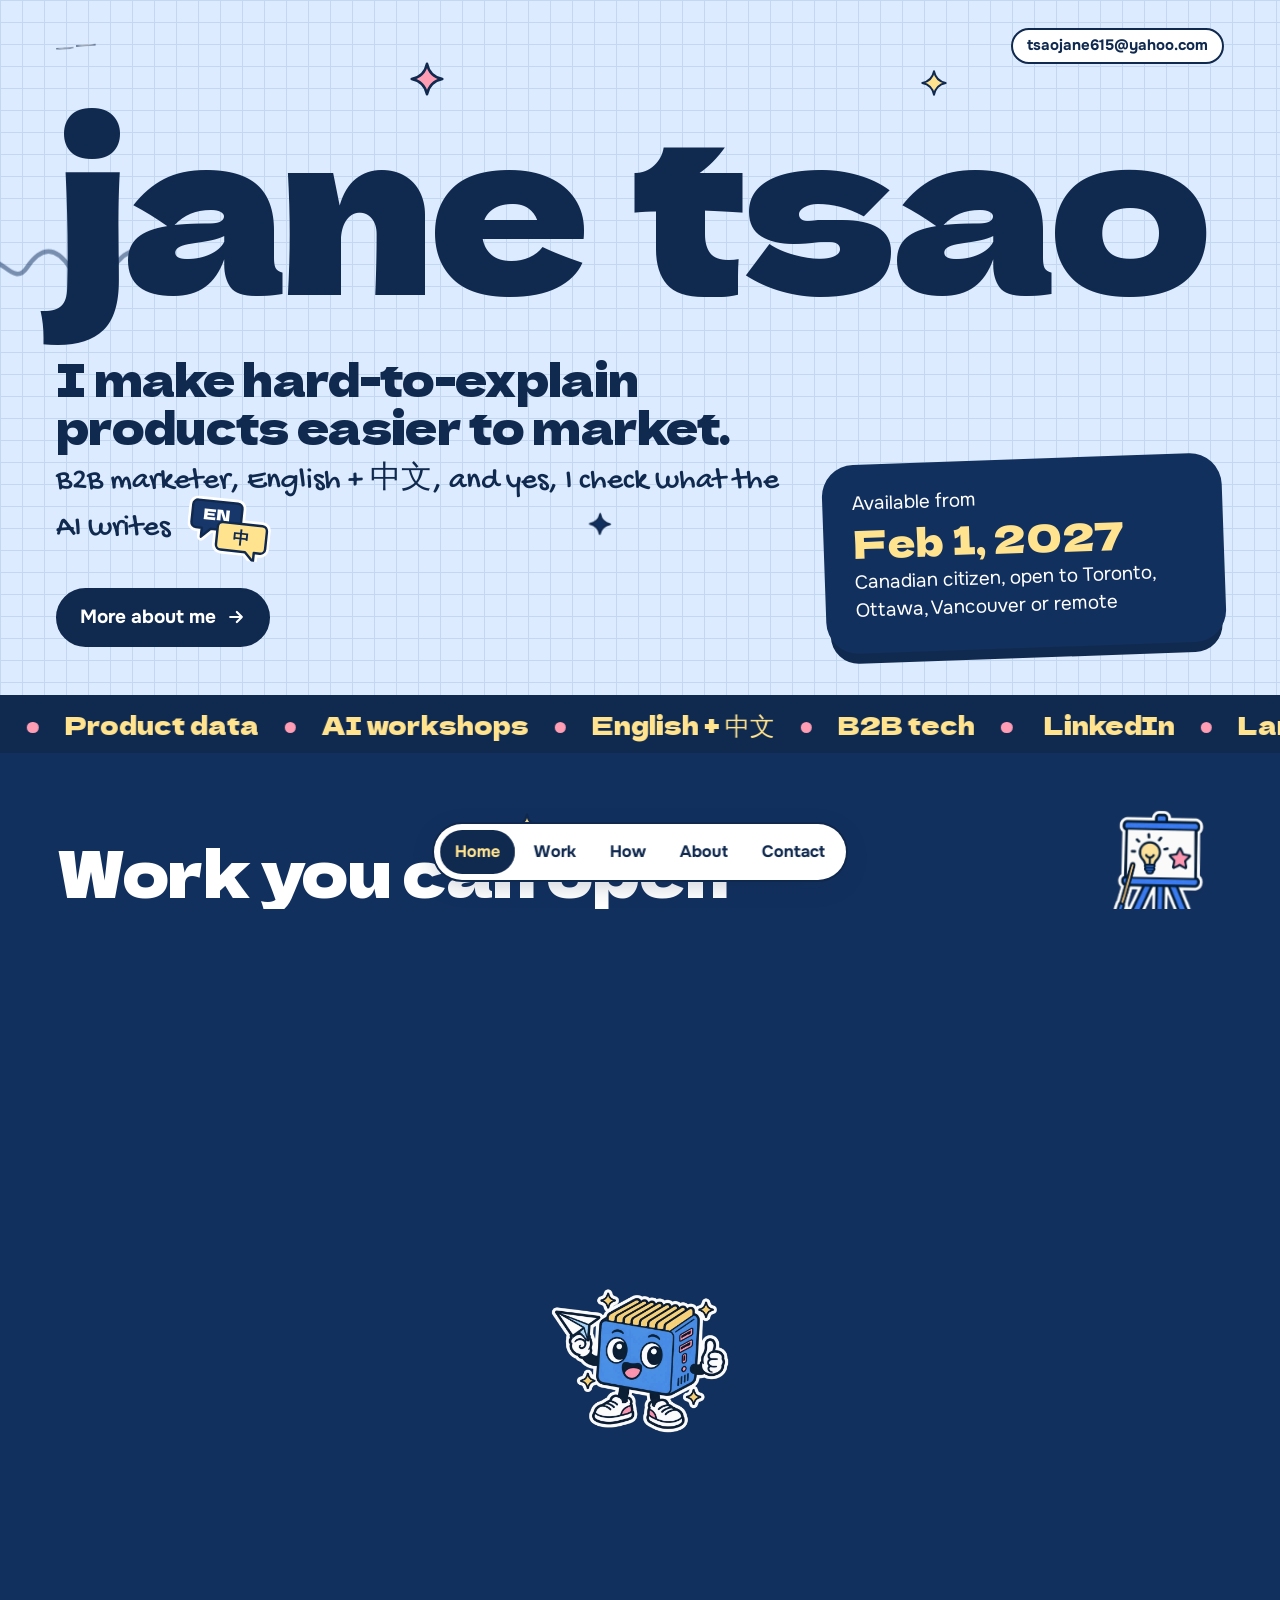
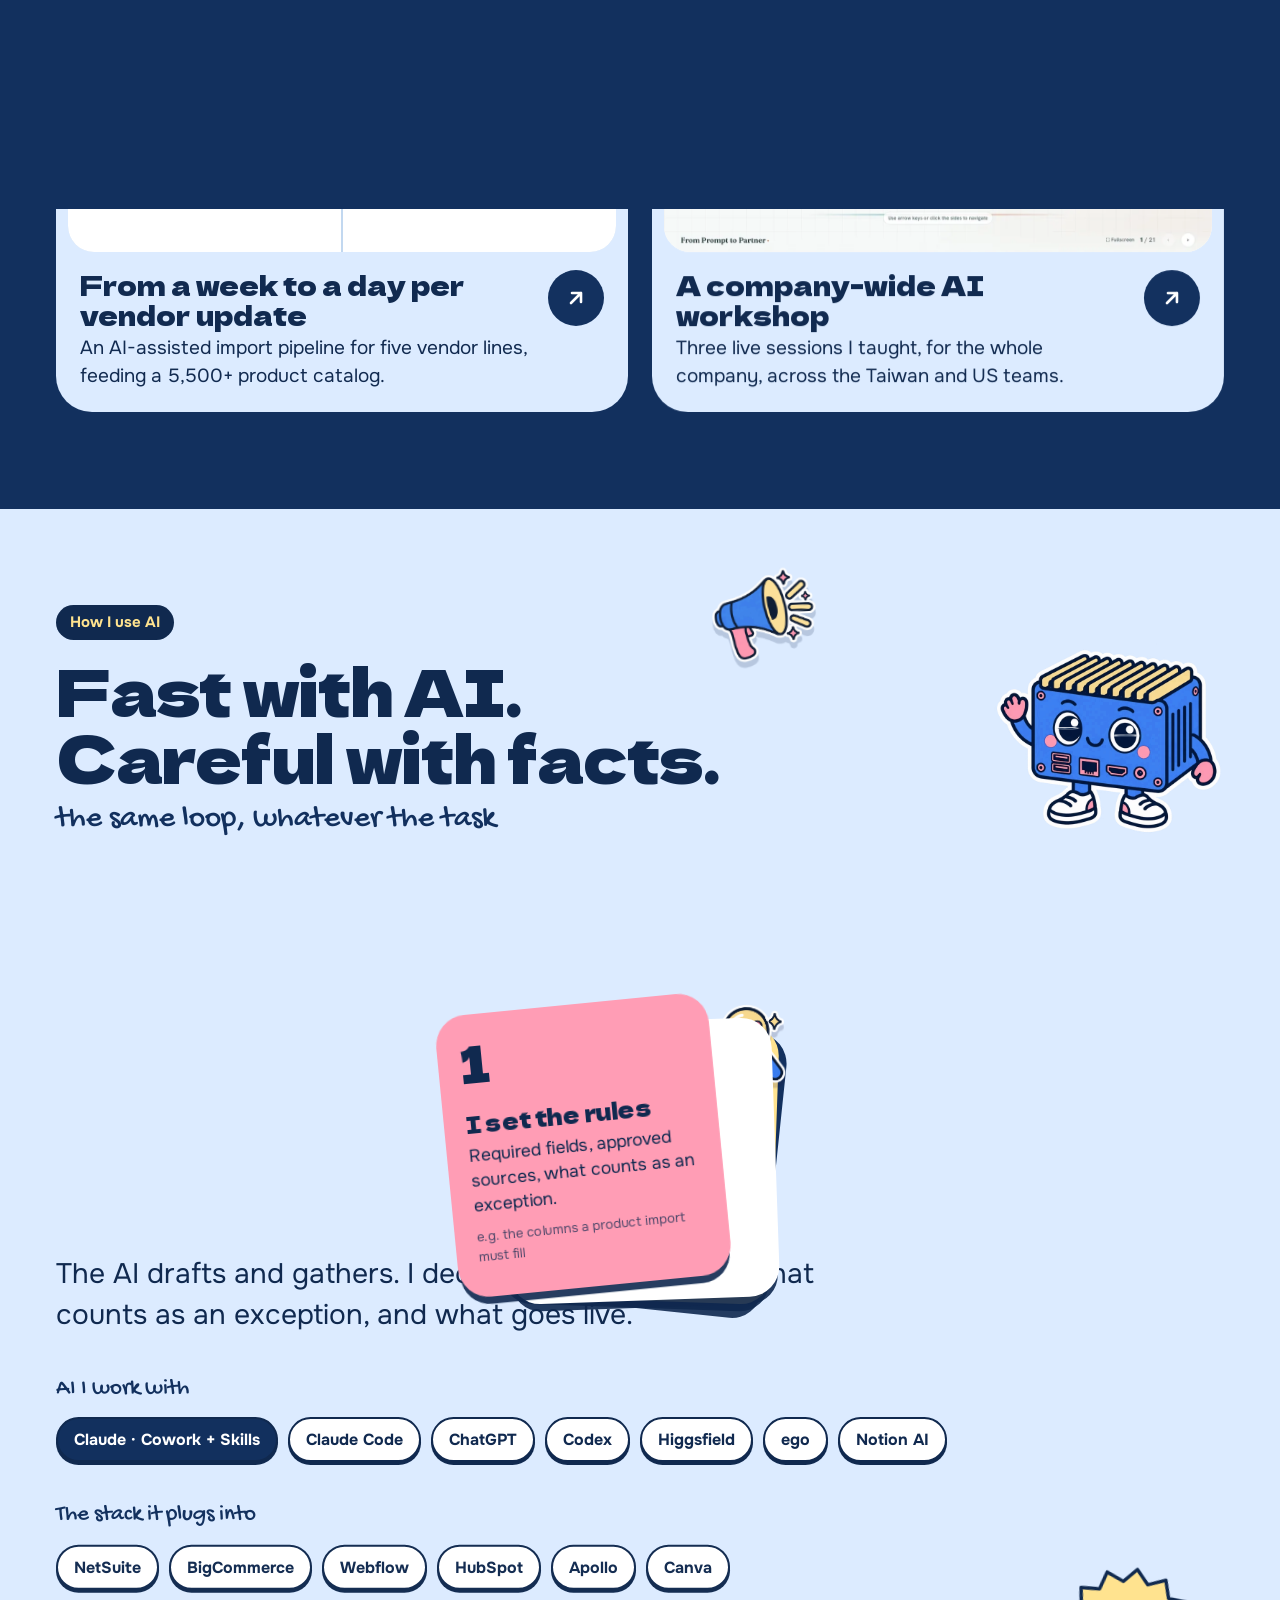
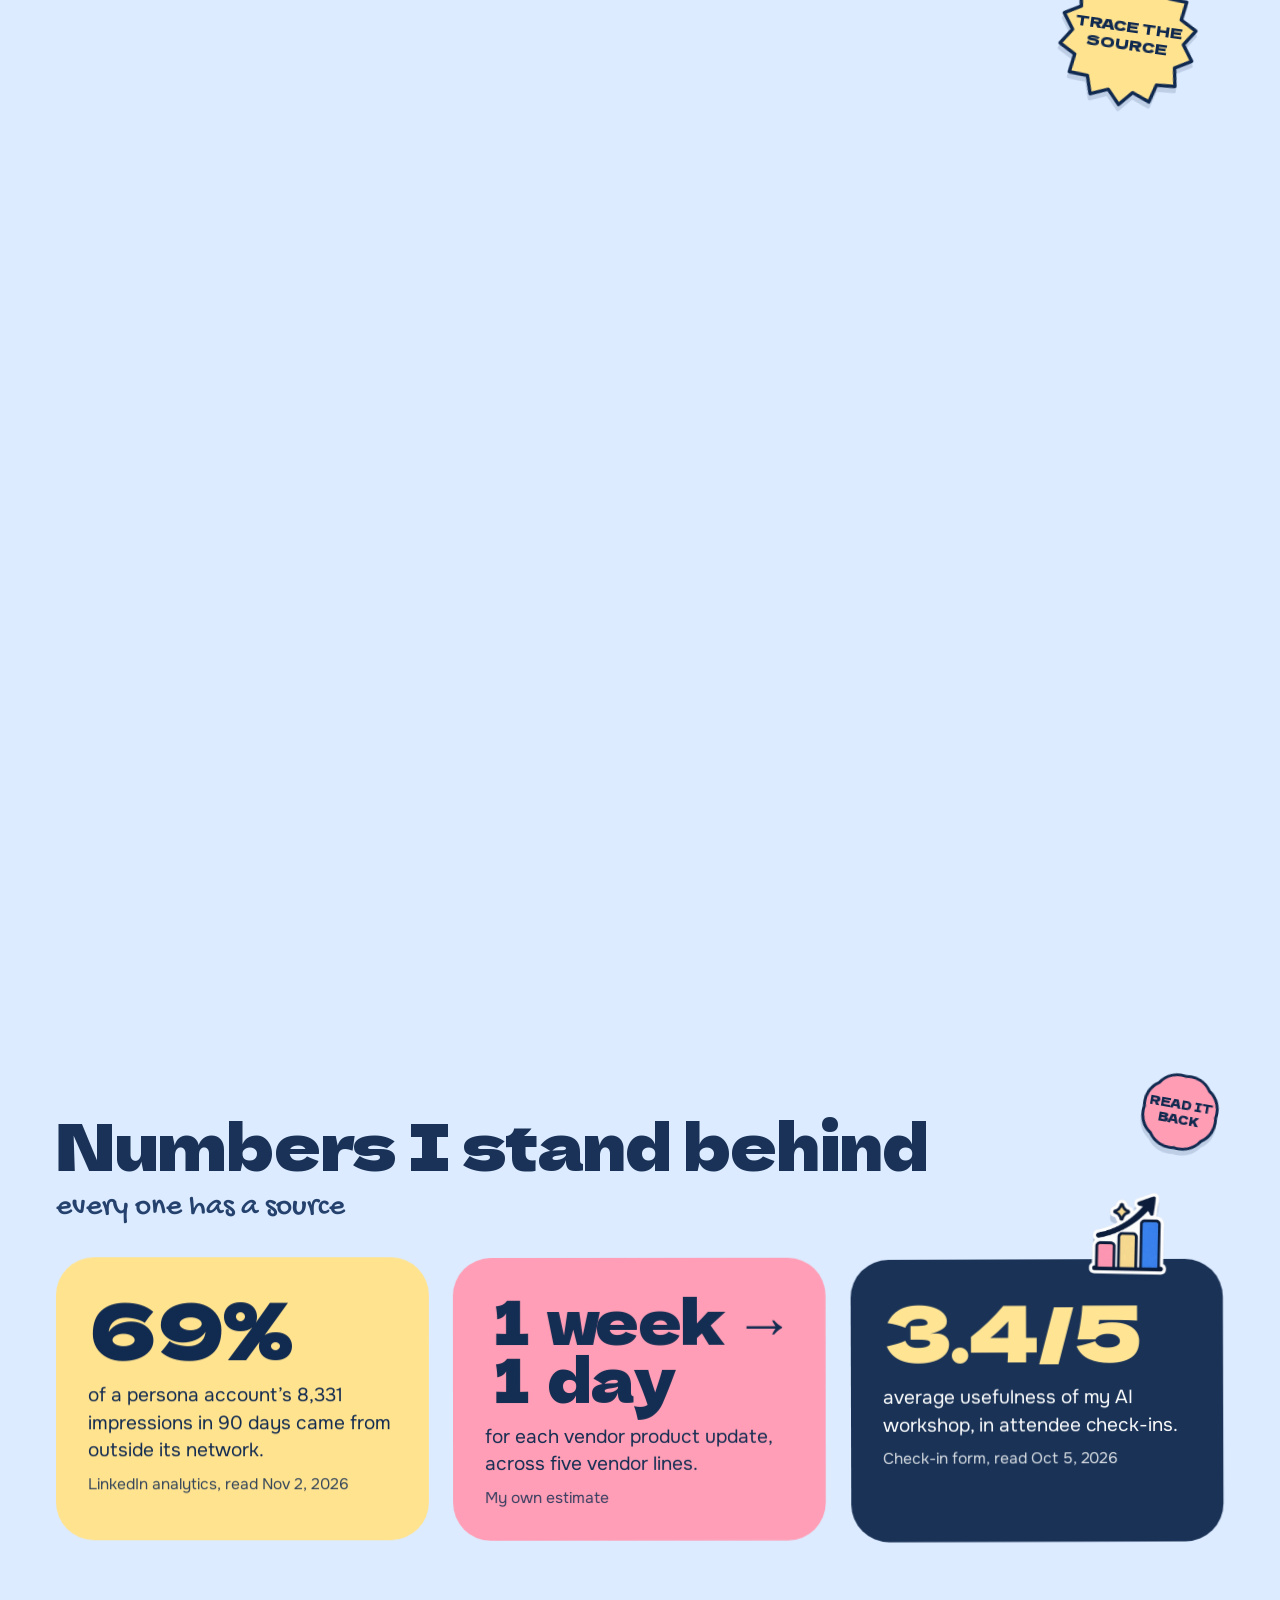
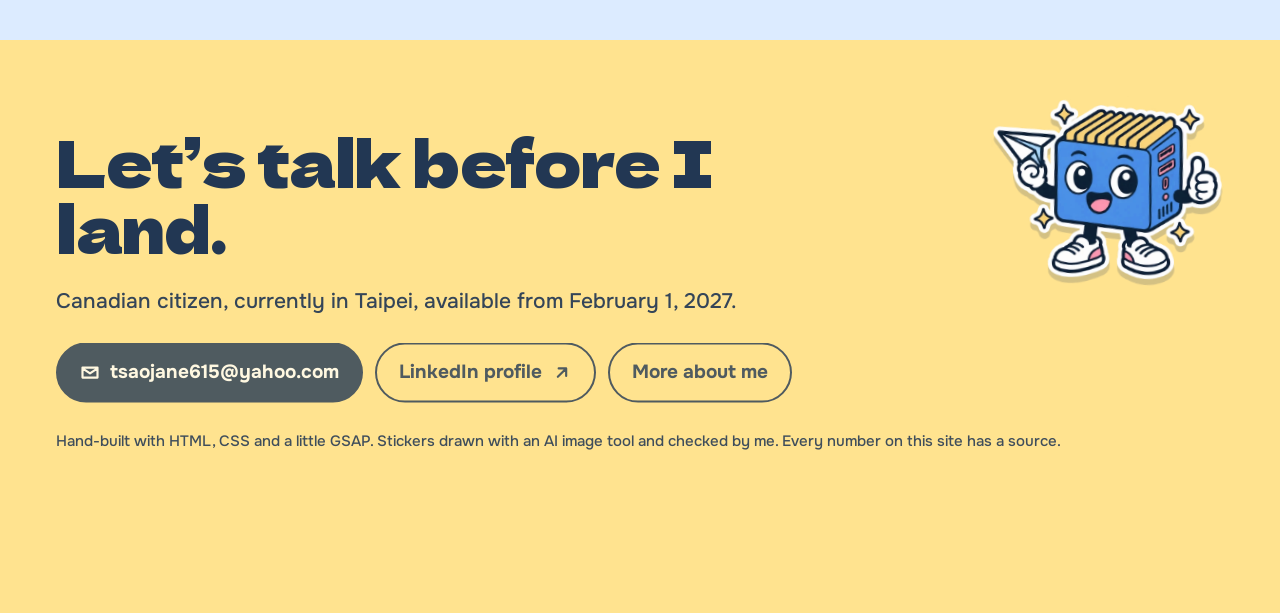
==== commit c9269be4: "How-section heading: Fast with AI. Careful with facts. Co-Authored-By: Claude Fable 5 <noreply@anthr" ====
--- a/index.html
+++ b/index.html
@@ -136,7 +136,7 @@
   <div class="how-head">
     <div>
       <span class="kicker" data-reveal="up">How I use AI</span>
-      <h2 class="h2" data-reveal="up" style="max-width:11.5em">If I can’t trace it, it doesn’t ship.</h2>
+      <h2 class="h2" data-reveal="up" style="max-width:11.5em">Fast with AI. Careful with facts.</h2>
       <p class="sub hand" style="color:var(--violet);margin-bottom:0" data-reveal="up">the same loop, whatever the task</p>
     </div>
     <div class="mascot" data-reveal="pop">
--- a/css/site.css
+++ b/css/site.css
@@ -28,7 +28,7 @@
 p{margin:0 0 1em}
 
 /* ---------- top bar ---------- */
-.bar{display:flex;justify-content:space-between;align-items:center;gap:20px;font-weight:600;font-size:17px;flex-wrap:wrap;padding-top:28px}
+.bar{display:flex;justify-content:space-between;align-items:center;gap:20px;font-weight:600;font-size:17px;flex-wrap:wrap;padding-top:28px;position:relative;z-index:6}
 .bar .home{text-decoration:none;font-family:"Dela",sans-serif;font-size:22px;letter-spacing:-.02em;display:inline-flex;align-items:center;gap:10px}
 .bar .home img{width:38px;height:auto}
 .logo-eyes{display:inline-flex;gap:3px;align-items:flex-end;transform:rotate(-4deg);transition:transform .25s var(--ease-pop)}
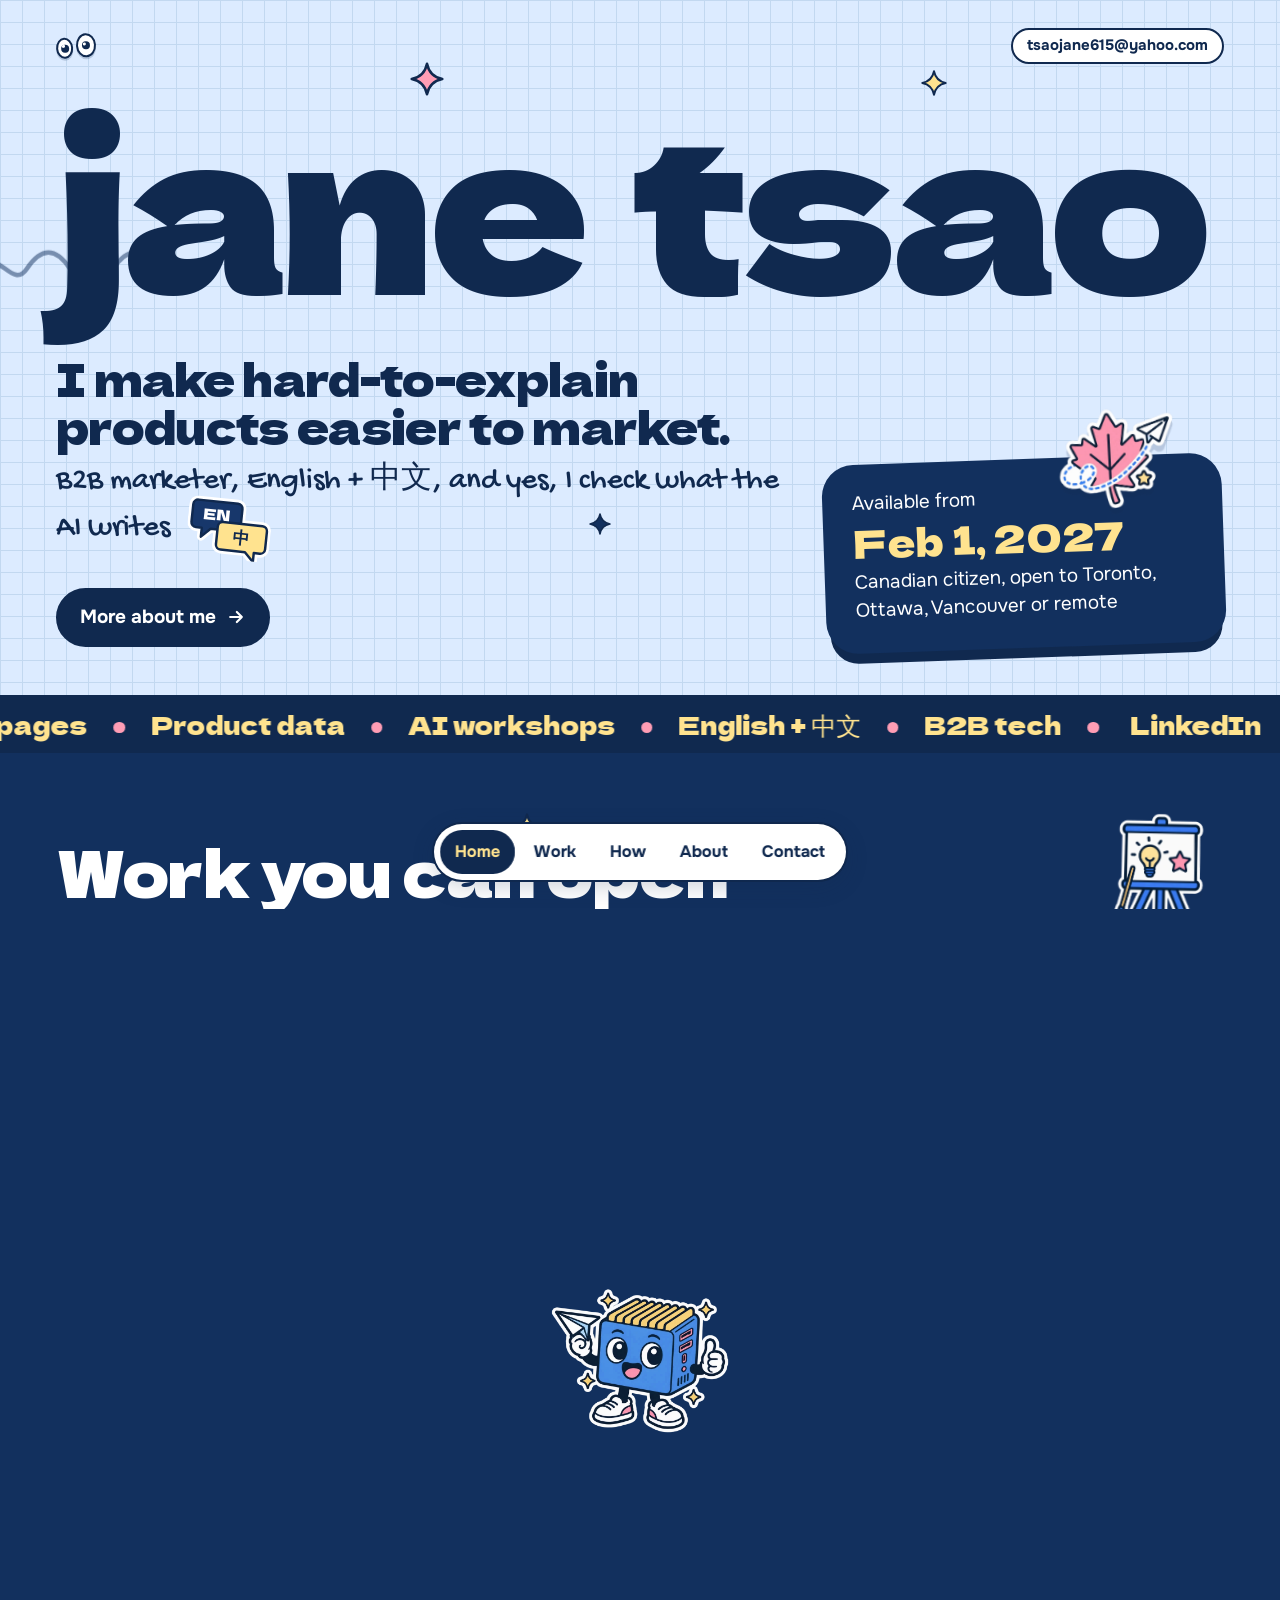
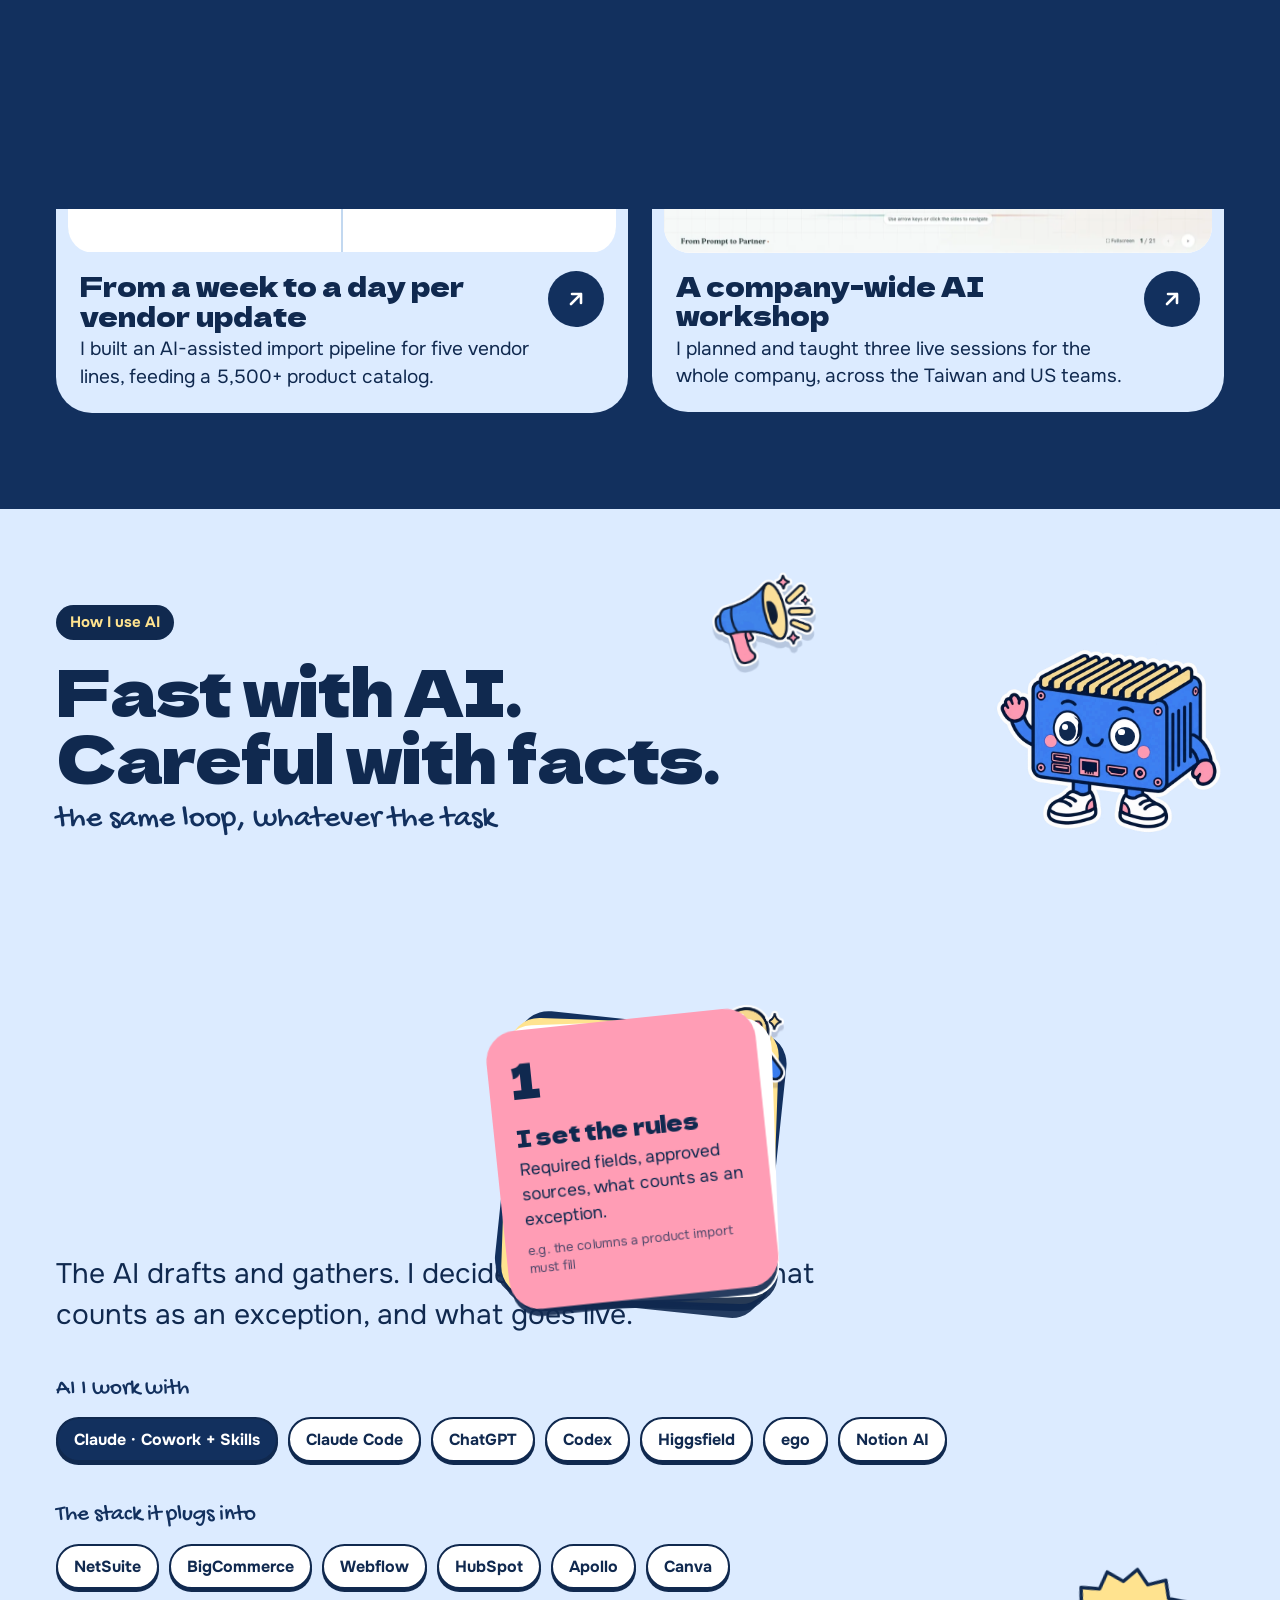
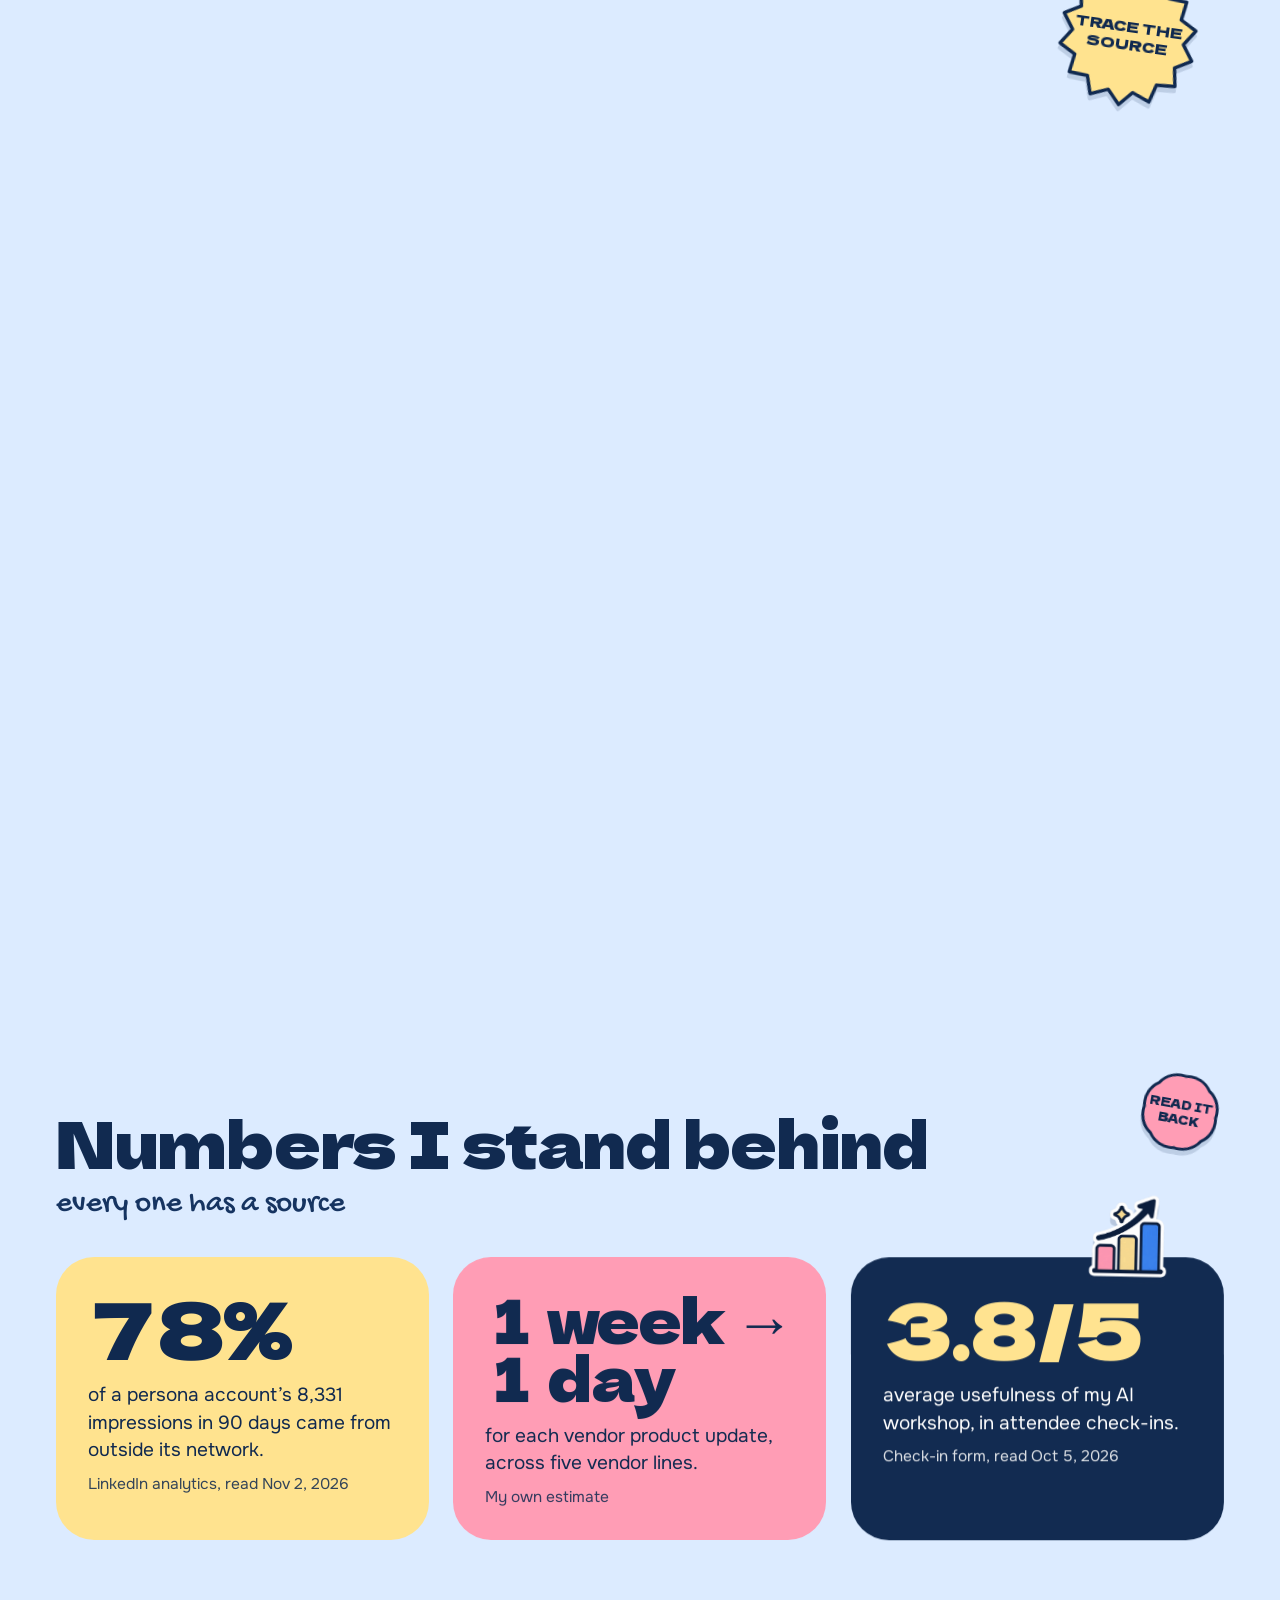
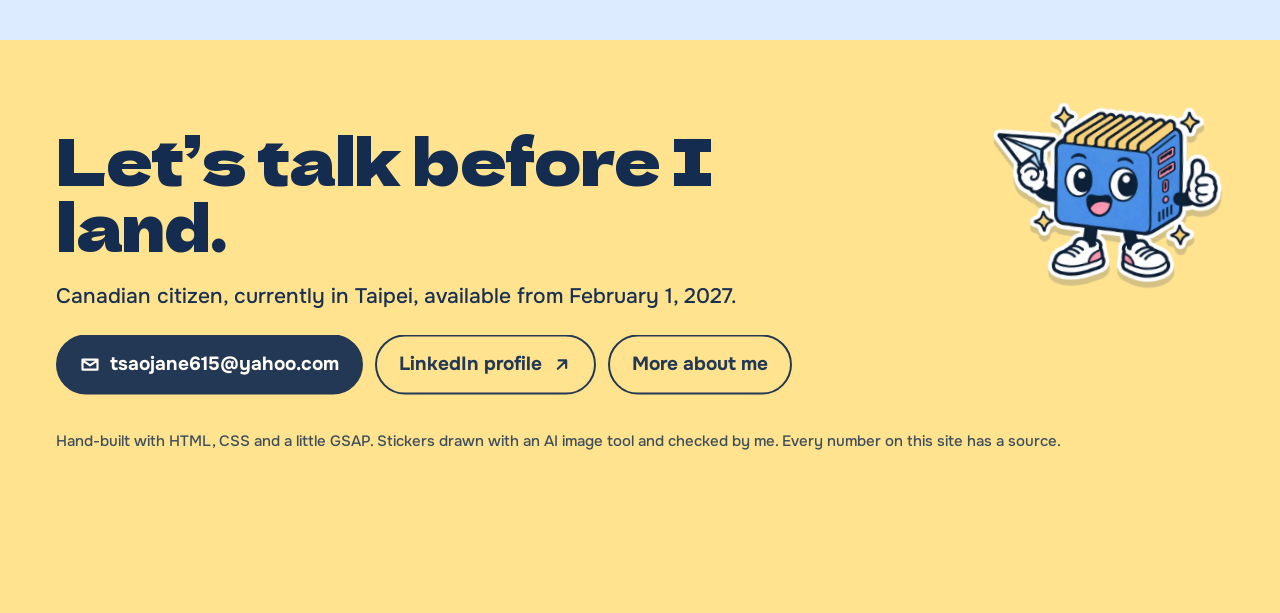
==== commit a5548aa7: "One-page /simple/ rebuild, ownership wording site-wide, check-in quotes on workshop page, Nine→9 Co-" ====
--- a/index.html
+++ b/index.html
@@ -105,12 +105,12 @@
     <a class="card" href="work/linkedin.html" data-reveal="tilt">
       <img class="shot" src="assets/cover-moxa.webp" alt="A LinkedIn cover I made: an industrial edge computer in front of battery storage cabinets at sunset" width="1200" height="675">
       <span class="tag">LinkedIn</span>
-      <div class="row"><div><h3>LinkedIn for an industrial-computing brand</h3><p>Application stories for industrial buyers. 7,694 organic impressions on the showcase page this year.</p></div><span class="go"><svg viewBox="0 0 24 24" aria-hidden="true"><path d="M7 17 17 7M8 7h9v9"/></svg></span></div>
+      <div class="row"><div><h3>LinkedIn for an industrial-computing brand</h3><p>I run the company’s showcase page and a persona account. 7,694 organic impressions on the showcase this year.</p></div><span class="go"><svg viewBox="0 0 24 24" aria-hidden="true"><path d="M7 17 17 7M8 7h9v9"/></svg></span></div>
     </a>
     <a class="card" href="work/landing-pages.html" data-reveal="tilt">
       <img class="shot" src="assets/lp-di1200.webp" alt="The live Cincoze DI-1200 landing page on neteon.net" width="1200" height="750">
       <span class="tag">Webflow</span>
-      <div class="row"><div><h3>Nine live landing pages</h3><p>Layout, imagery and icons in Webflow. The copy side is now handing over to me.</p></div><span class="go"><svg viewBox="0 0 24 24" aria-hidden="true"><path d="M7 17 17 7M8 7h9v9"/></svg></span></div>
+      <div class="row"><div><h3>9 live landing pages</h3><p>I built them in Webflow — layout, imagery and icons. The copy side is now handing over to me.</p></div><span class="go"><svg viewBox="0 0 24 24" aria-hidden="true"><path d="M7 17 17 7M8 7h9v9"/></svg></span></div>
     </a>
     <a class="card" href="work/product-data.html" data-reveal="tilt">
       <div class="art sheetgrid" role="img" aria-label="Vendor lines: Moxa, Cincoze, Neousys, ASUS IoT, Advantech">
@@ -121,12 +121,12 @@
         <span><img src="assets/logos/advantech.svg" alt="" width="130" height="28"></span>
       </div>
       <span class="tag">Product data</span>
-      <div class="row"><div><h3>From a week to a day per vendor update</h3><p>An AI-assisted import pipeline for five vendor lines, feeding a 5,500+ product catalog.</p></div><span class="go"><svg viewBox="0 0 24 24" aria-hidden="true"><path d="M7 17 17 7M8 7h9v9"/></svg></span></div>
+      <div class="row"><div><h3>From a week to a day per vendor update</h3><p>I built an AI-assisted import pipeline for five vendor lines, feeding a 5,500+ product catalog.</p></div><span class="go"><svg viewBox="0 0 24 24" aria-hidden="true"><path d="M7 17 17 7M8 7h9v9"/></svg></span></div>
     </a>
     <a class="card" href="work/ai-workshop.html" data-reveal="tilt">
       <img class="shot" src="assets/deck3.webp" alt="Opening slide of the Session 3 deck, titled Your AI toolkit" width="1200" height="675">
       <span class="tag">Workshop</span>
-      <div class="row"><div><h3>A company-wide AI workshop</h3><p>Three live sessions I taught, for the whole company, across the Taiwan and US teams.</p></div><span class="go"><svg viewBox="0 0 24 24" aria-hidden="true"><path d="M7 17 17 7M8 7h9v9"/></svg></span></div>
+      <div class="row"><div><h3>A company-wide AI workshop</h3><p>I planned and taught three live sessions for the whole company, across the Taiwan and US teams.</p></div><span class="go"><svg viewBox="0 0 24 24" aria-hidden="true"><path d="M7 17 17 7M8 7h9v9"/></svg></span></div>
     </a>
   </div>
 </section>
--- a/css/site.css
+++ b/css/site.css
@@ -248,6 +248,18 @@
 .list li a{font-weight:700}
 .list li .role{font-size:14px;background:var(--lime);padding:4px 10px;border-radius:999px;white-space:nowrap;font-weight:700}
 
+/* ---------- check-in quotes ---------- */
+.quotes{display:grid;grid-template-columns:repeat(3,1fr);gap:26px;margin-top:22px;align-items:start}
+.qnote{margin:0}
+.qnote .bub{position:relative;background:#fff;border:3px solid var(--ink);border-radius:22px;padding:18px 22px;font-family:"Gochi","Onest",cursive;font-size:20px;line-height:1.35;box-shadow:0 5px 0 rgba(16,41,79,.25)}
+.qnote .bub::after{content:"";position:absolute;left:32px;bottom:-13px;width:22px;height:22px;background:#fff;border-right:3px solid var(--ink);border-bottom:3px solid var(--ink);transform:rotate(45deg)}
+.qnote.q2 .bub{background:var(--paper)}.qnote.q2 .bub::after{background:var(--paper)}
+.qnote.q3 .bub{background:#FFF7E0}.qnote.q3 .bub::after{background:#FFF7E0}
+.qnote .bub p{margin:0}
+.qnote .by{display:flex;align-items:center;gap:9px;font-family:"Onest",sans-serif;font-size:14.5px;font-weight:700;margin-top:18px;padding-left:14px}
+.qnote .by i{display:inline-grid;place-items:center;width:30px;height:30px;border-radius:50%;color:#fff;font-style:normal;font-size:14px;border:2.5px solid var(--ink);font-family:"Onest"}
+@media (max-width:860px){.quotes{grid-template-columns:1fr;gap:26px}}
+
 /* ---------- about ---------- */
 .tl{list-style:none;margin:36px 0 0;padding:0 0 0 34px;position:relative}
 .tl::before{content:"";position:absolute;left:10px;top:12px;bottom:12px;width:4px;border-radius:4px;background:repeating-linear-gradient(var(--violet) 0 12px,transparent 12px 20px)}
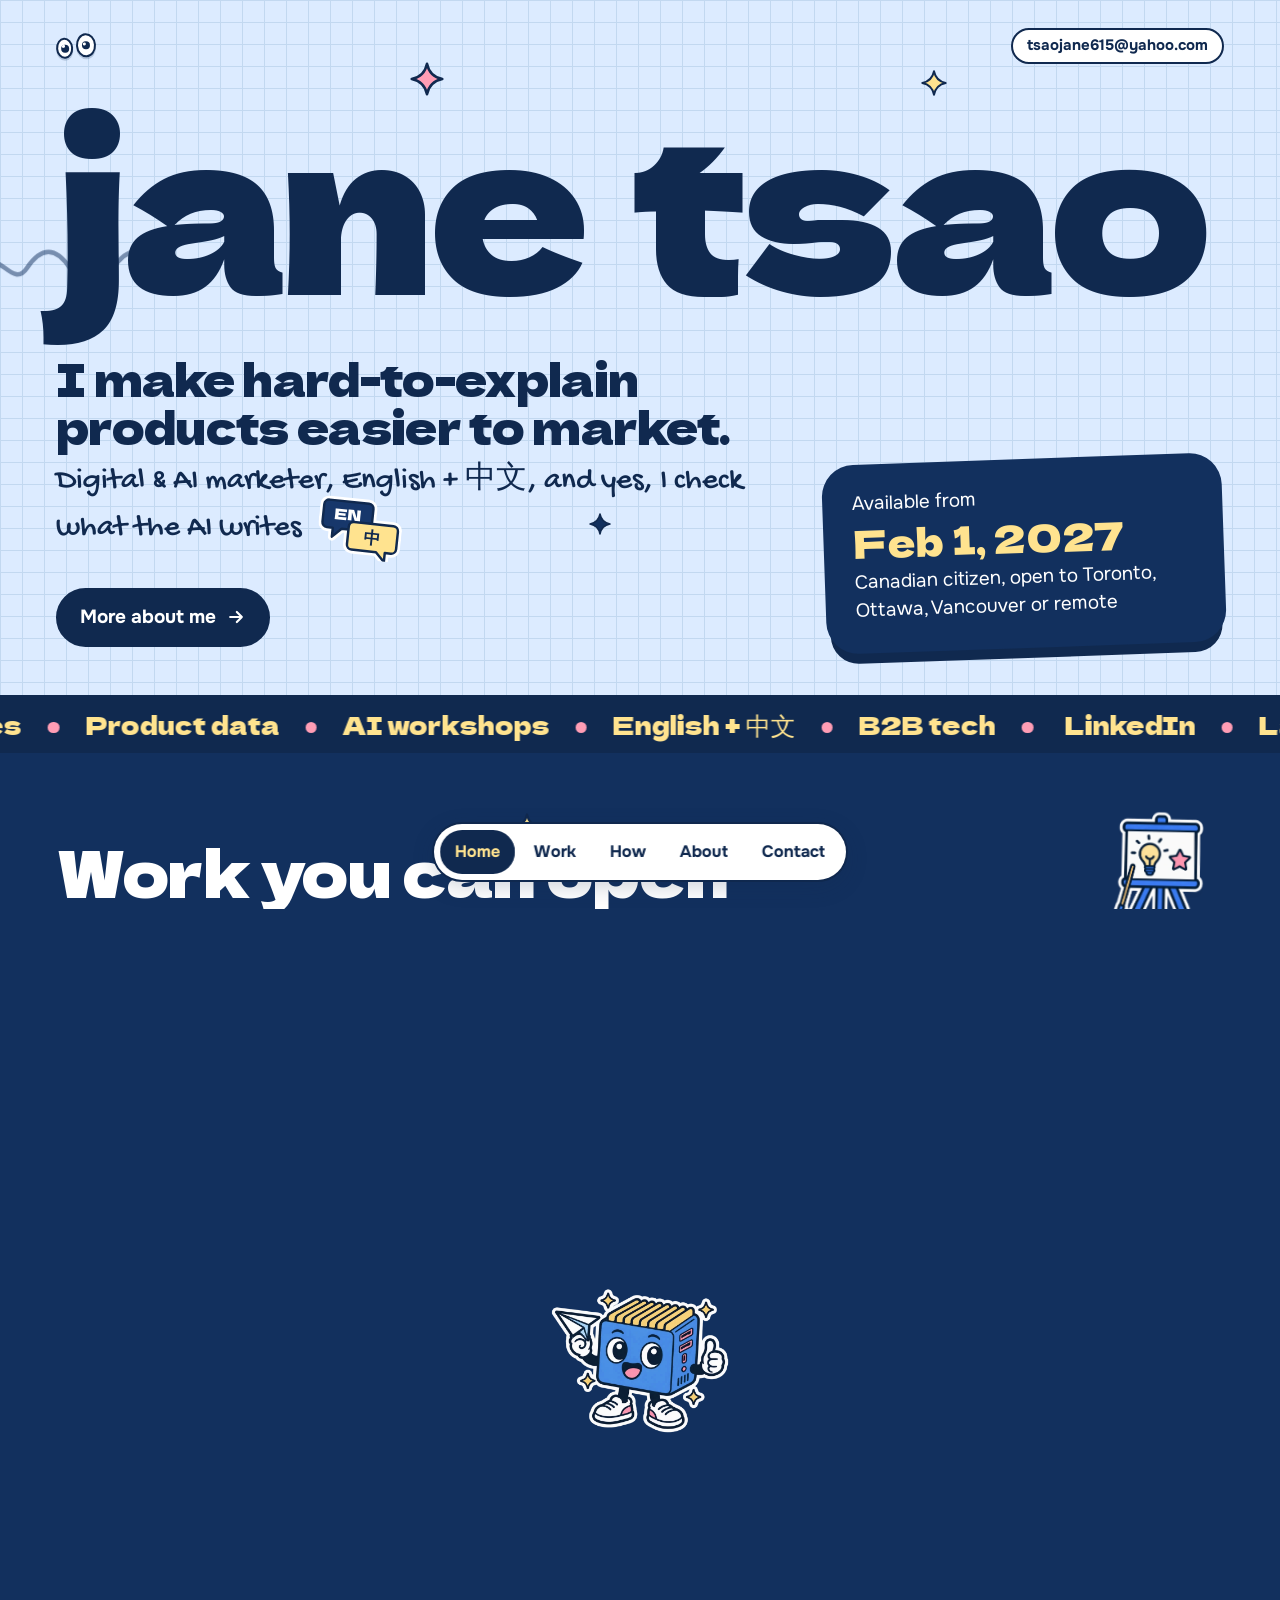
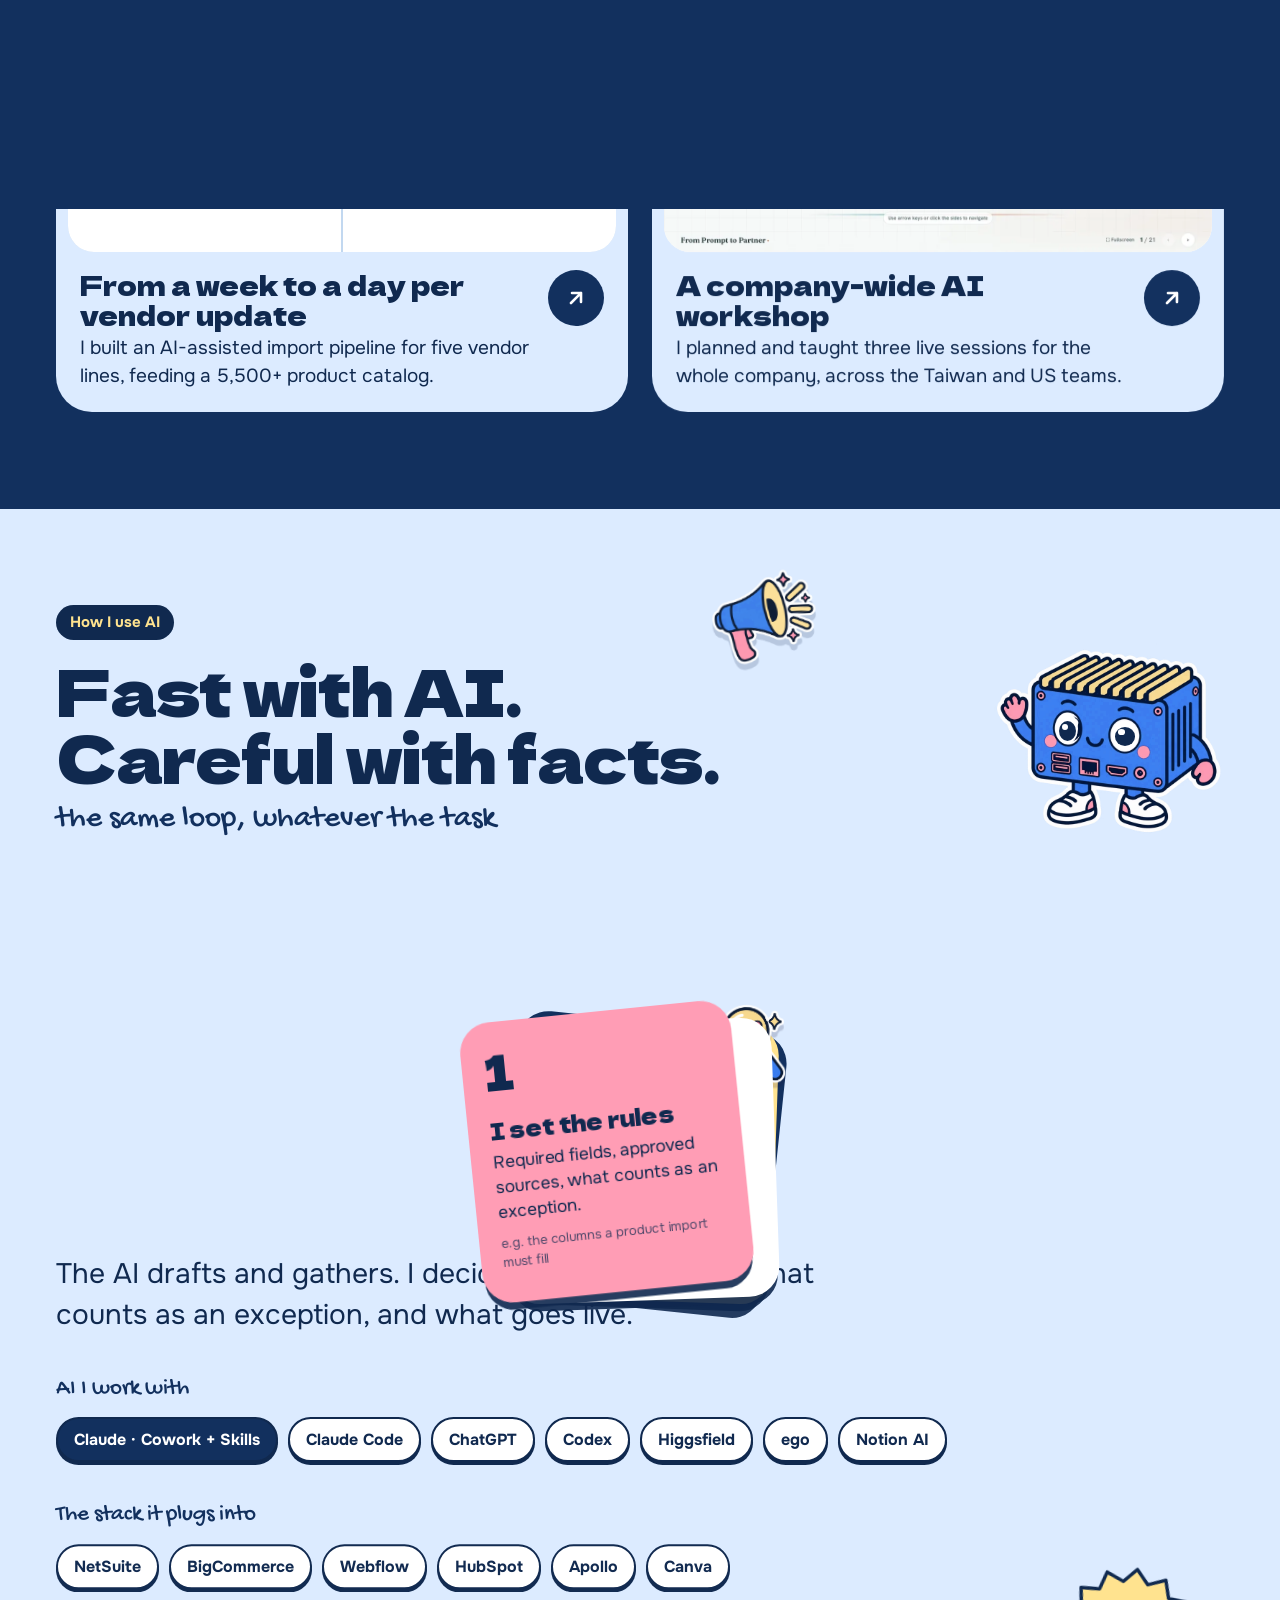
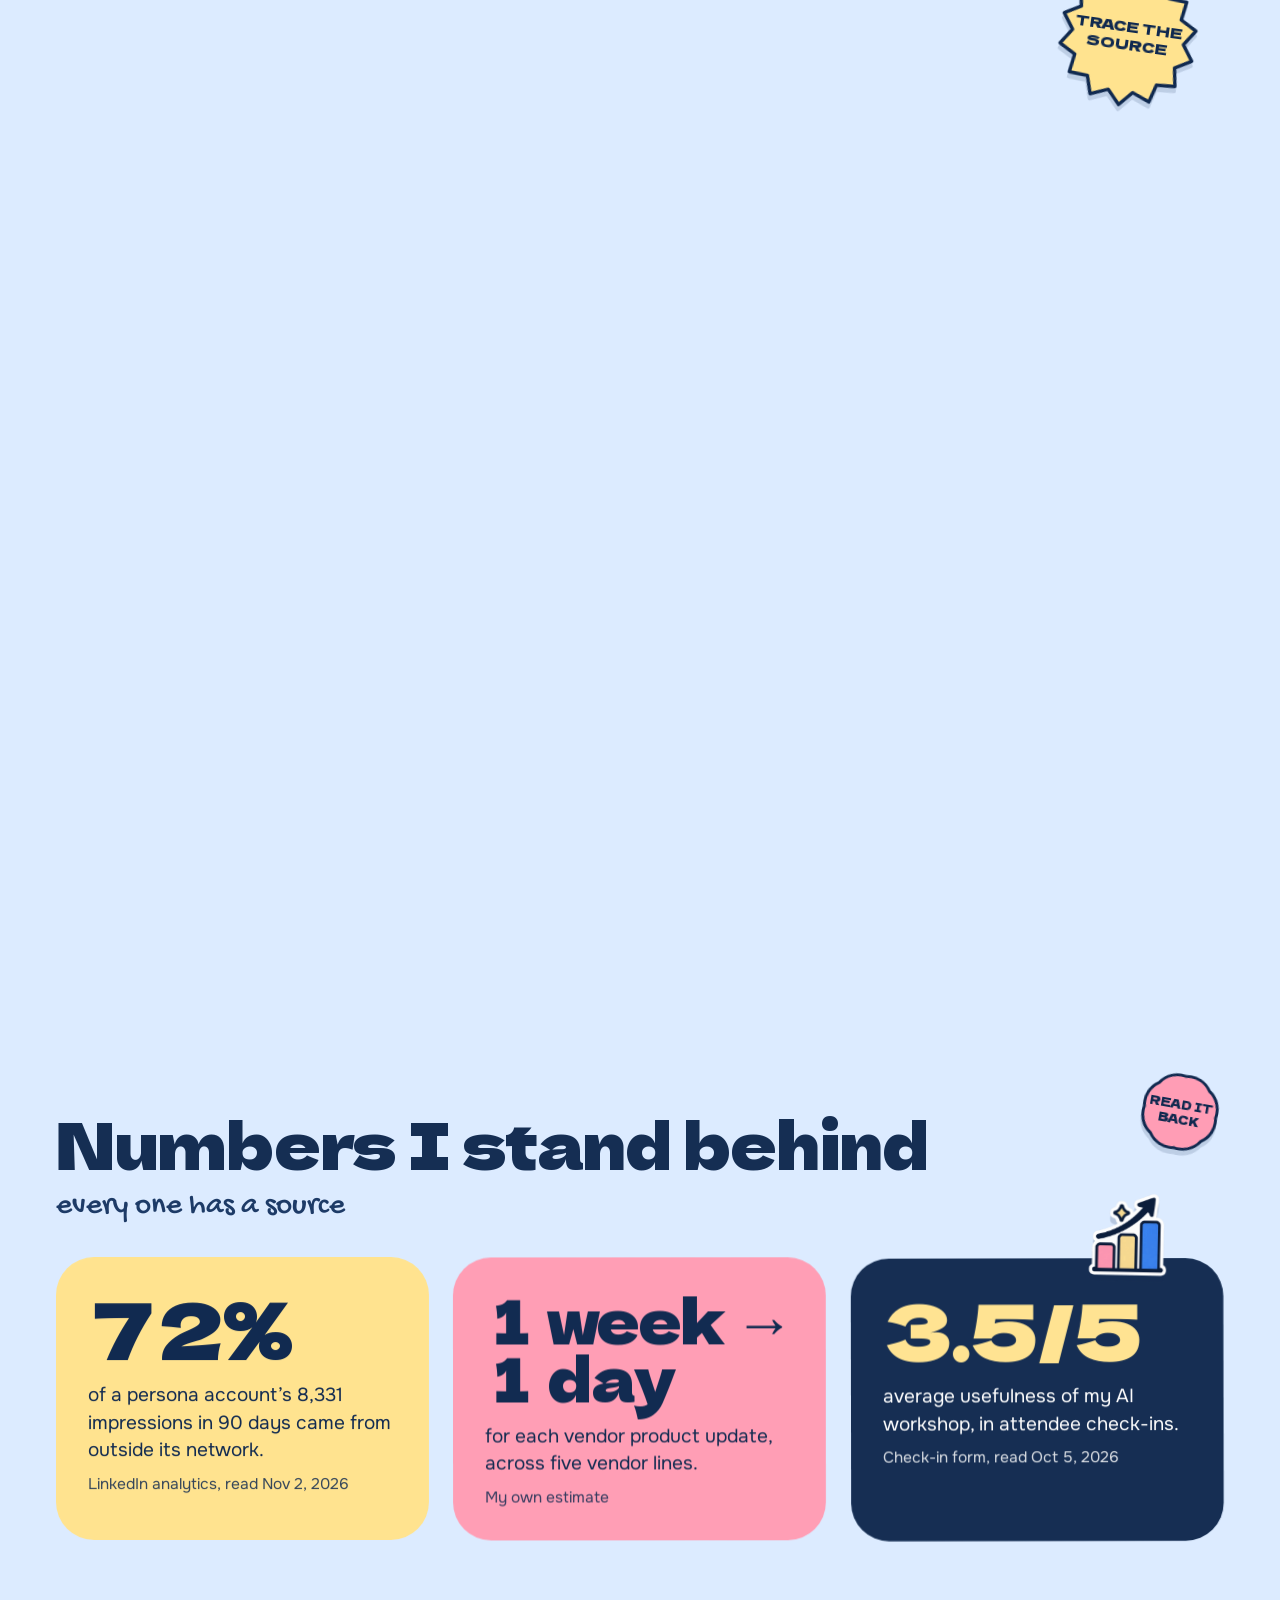
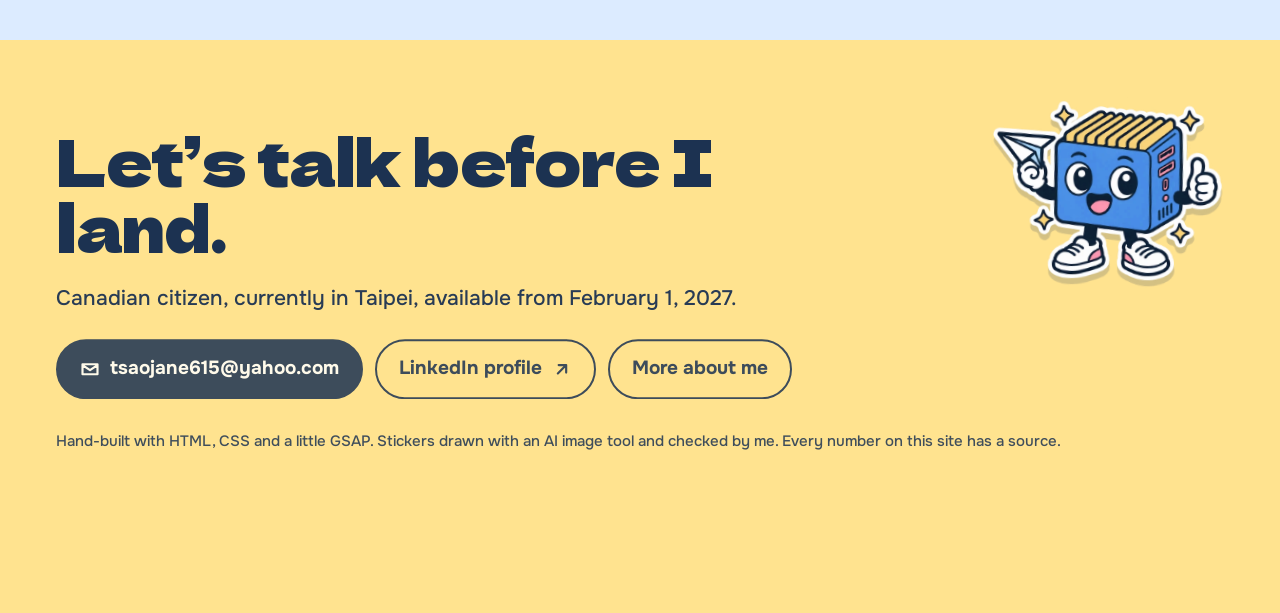
==== commit 35e46031: "LinkedIn page restructure (showcase→persona→loop), session-neutral workshop copy, check-in quote bub" ====
--- a/index.html
+++ b/index.html
@@ -4,8 +4,8 @@
 <meta charset="utf-8">
 <meta name="viewport" content="width=device-width, initial-scale=1">
 <meta name="robots" content="noindex">
-<title>Jane Tsao — bilingual B2B marketer</title>
-<meta name="description" content="Jane Tsao: bilingual B2B marketer (English and Mandarin) for industrial tech. LinkedIn, landing pages, product data and AI workshops. Moving to Canada, available February 2027.">
+<title>Jane Tsao — digital &amp; AI marketer</title>
+<meta name="description" content="Jane Tsao: bilingual digital and AI marketer (English and Mandarin). LinkedIn, landing pages, product data and AI workshops. Moving to Canada, available February 2027.">
 <link rel="icon" href="assets/stickers/mascot.webp" type="image/webp">
 <link rel="stylesheet" href="css/site.css">
 <style>
@@ -61,7 +61,7 @@
   <div class="under">
     <div>
       <h1>I make hard-to-explain products easier to market.</h1>
-      <p class="hand">B2B marketer, English + 中文, and yes, I check what the AI writes
+      <p class="hand">Digital &amp; AI marketer, English + 中文, and yes, I check what the AI writes
         <svg class="bubble" viewBox="0 0 170 124" aria-hidden="true">
           <g stroke="#fff" stroke-width="16" stroke-linejoin="round" fill="none">
             <path d="M18 10h80a10 10 0 0 1 10 10v36a10 10 0 0 1-10 10H48L30 84V66H18A10 10 0 0 1 8 56V20A10 10 0 0 1 18 10z"/>
--- a/css/site.css
+++ b/css/site.css
@@ -191,7 +191,7 @@
 .sub-hero .kicker{display:inline-block;background:var(--ink);color:var(--lime);font-weight:700;font-size:15px;padding:7px 14px;border-radius:999px;margin:48px 0 18px;transform:rotate(-2deg)}
 .sub-hero h1{font:400 clamp(40px,6.4vw,96px)/1 "Dela",sans-serif;letter-spacing:-.03em;margin:0 0 18px;max-width:11em;position:relative;z-index:1}
 .sub-hero h1 .hl{background:linear-gradient(transparent 55%,var(--lime) 55%);padding:0 .08em}
-.sub-hero .lede{font-size:clamp(20px,1.7vw,24px);max-width:34em;margin:0 0 26px;position:relative;z-index:1}
+.sub-hero .lede{font-size:clamp(20px,1.7vw,24px);max-width:none;margin:0 0 26px;position:relative;z-index:1}
 .sub-hero .hand{font-size:clamp(24px,2.2vw,30px);color:var(--violet);margin:0 0 30px;position:relative;z-index:1}
 .sub-hero .side{position:absolute;right:var(--gutter);top:40px;width:clamp(110px,16vw,240px)}
 .facts{display:flex;flex-wrap:wrap;gap:10px;margin:0 0 8px;padding:0;list-style:none;position:relative;z-index:1}
@@ -248,12 +248,24 @@
 .list li a{font-weight:700}
 .list li .role{font-size:14px;background:var(--lime);padding:4px 10px;border-radius:999px;white-space:nowrap;font-weight:700}
 
+/* ---------- receipts + achievement numbers ---------- */
+.receipt-row{display:grid;grid-template-columns:minmax(0,660px) minmax(0,1fr);gap:48px;align-items:center;margin-top:26px}
+.achnum{margin:0 0 20px}
+.achnum b{display:block;font:400 clamp(40px,4.2vw,62px)/1 "Dela",sans-serif;letter-spacing:-.02em;margin-bottom:5px;font-variant-numeric:tabular-nums}
+.achnum p{margin:0;font-size:17px}
+.receipts-mini{display:grid;grid-template-columns:1fr 1fr;gap:20px;align-items:start}
+.receipts-mini a{display:block;background:#fff;border:2.5px solid var(--ink);border-radius:22px;padding:10px;text-decoration:none;color:var(--ink);box-shadow:0 8px 0 -2px var(--ink);transition:transform .25s var(--ease-pop)}
+.receipts-mini a:hover{transform:rotate(-1deg) translateY(-4px)}
+.receipts-mini img{display:block;width:100%;aspect-ratio:4/3;object-fit:cover;object-position:top;background:#fff;border-radius:14px}
+.receipts-mini .cap{display:block;font-weight:700;font-size:16px;padding:10px 8px 6px}
+.receipts-mini .cap small{display:block;font-weight:500;opacity:.75;font-size:14px;margin-top:2px}
+
 /* ---------- check-in quotes ---------- */
 .quotes{display:grid;grid-template-columns:repeat(3,1fr);gap:26px;margin-top:22px;align-items:start}
 .qnote{margin:0}
 .qnote .bub{position:relative;background:#fff;border:3px solid var(--ink);border-radius:22px;padding:18px 22px;font-family:"Gochi","Onest",cursive;font-size:20px;line-height:1.35;box-shadow:0 5px 0 rgba(16,41,79,.25)}
 .qnote .bub::after{content:"";position:absolute;left:32px;bottom:-13px;width:22px;height:22px;background:#fff;border-right:3px solid var(--ink);border-bottom:3px solid var(--ink);transform:rotate(45deg)}
-.qnote.q2 .bub{background:var(--paper)}.qnote.q2 .bub::after{background:var(--paper)}
+.qnote.q2 .bub{background:#FFE3EA}.qnote.q2 .bub::after{background:#FFE3EA}
 .qnote.q3 .bub{background:#FFF7E0}.qnote.q3 .bub::after{background:#FFF7E0}
 .qnote .bub p{margin:0}
 .qnote .by{display:flex;align-items:center;gap:9px;font-family:"Onest",sans-serif;font-size:14.5px;font-weight:700;margin-top:18px;padding-left:14px}
@@ -321,6 +333,7 @@
   .band{padding:52px 16px}
   .next{padding:36px 16px}
   .sticker.hide-sm,.spark.hide-sm,.squig.hide-sm{display:none}
+  .receipt-row,.receipts-mini{grid-template-columns:1fr}
 }
 @media (max-width:420px){.flow{grid-template-columns:1fr}}
 
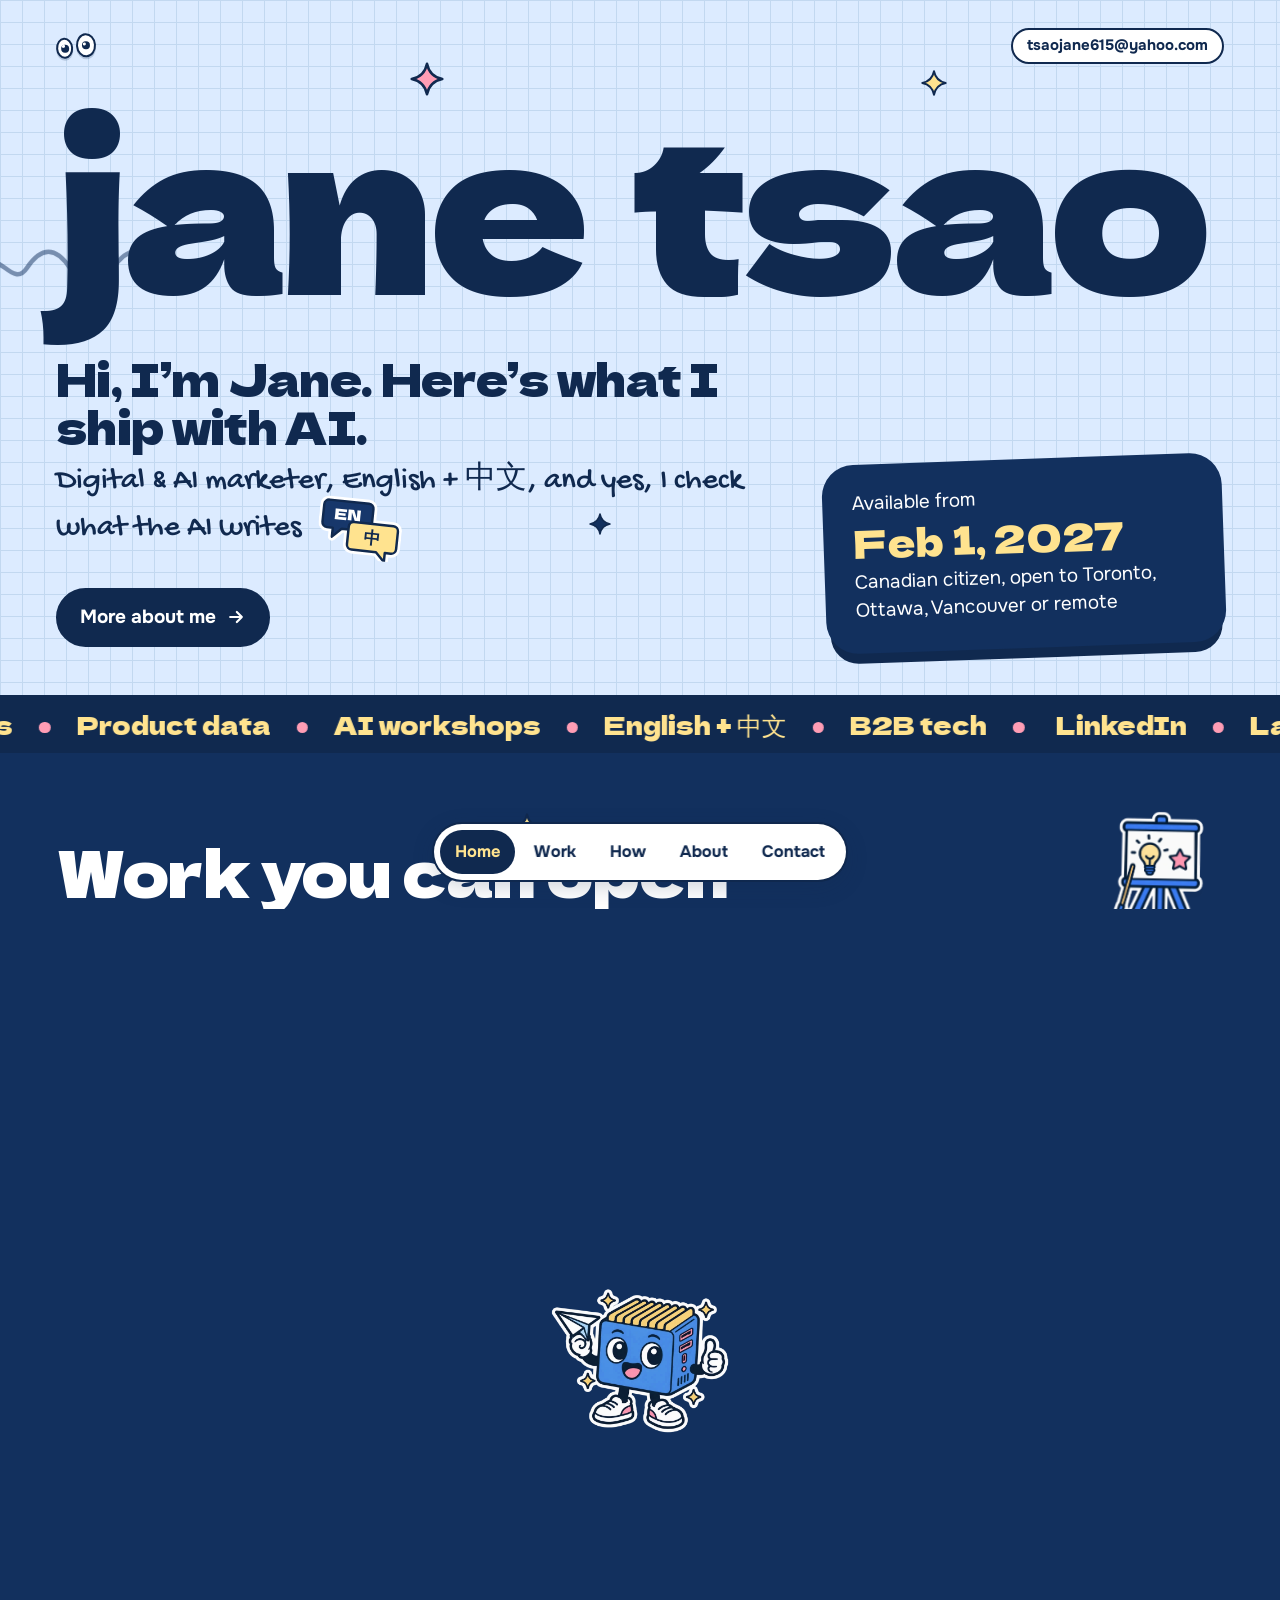
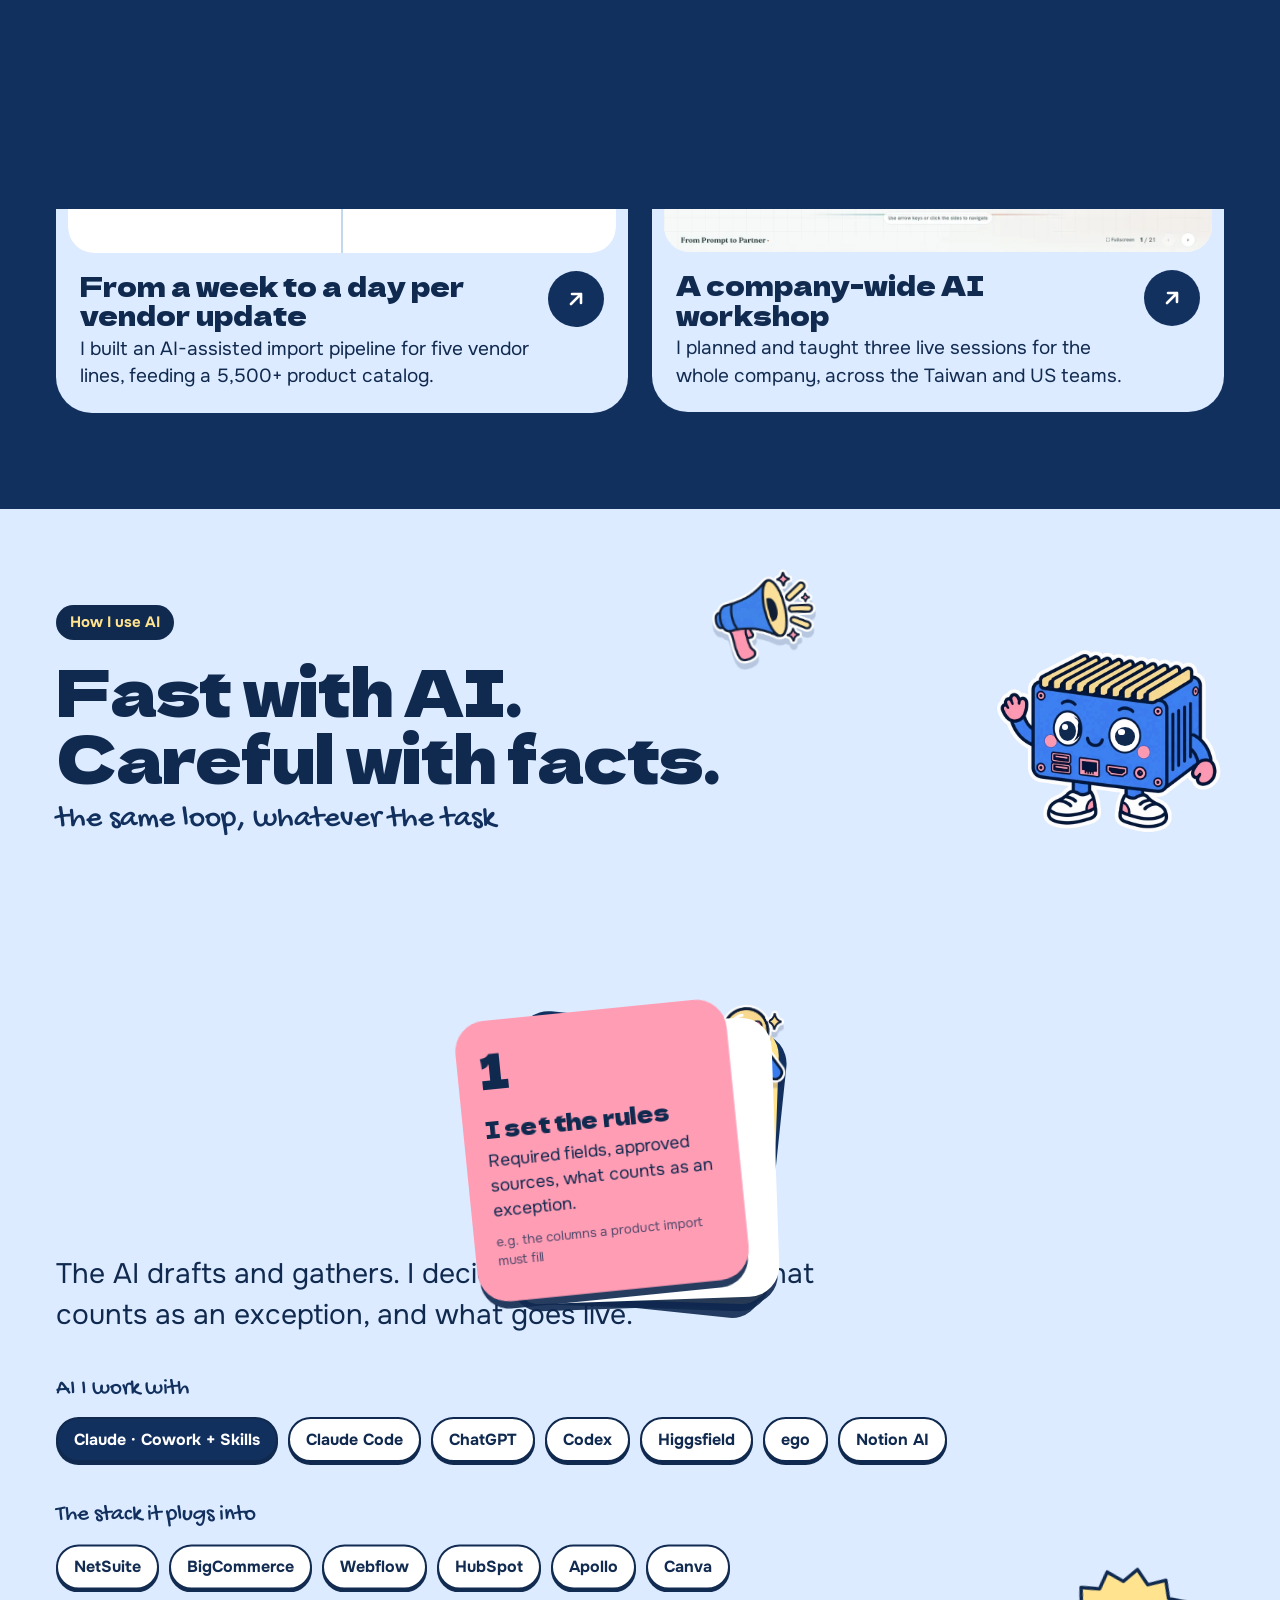
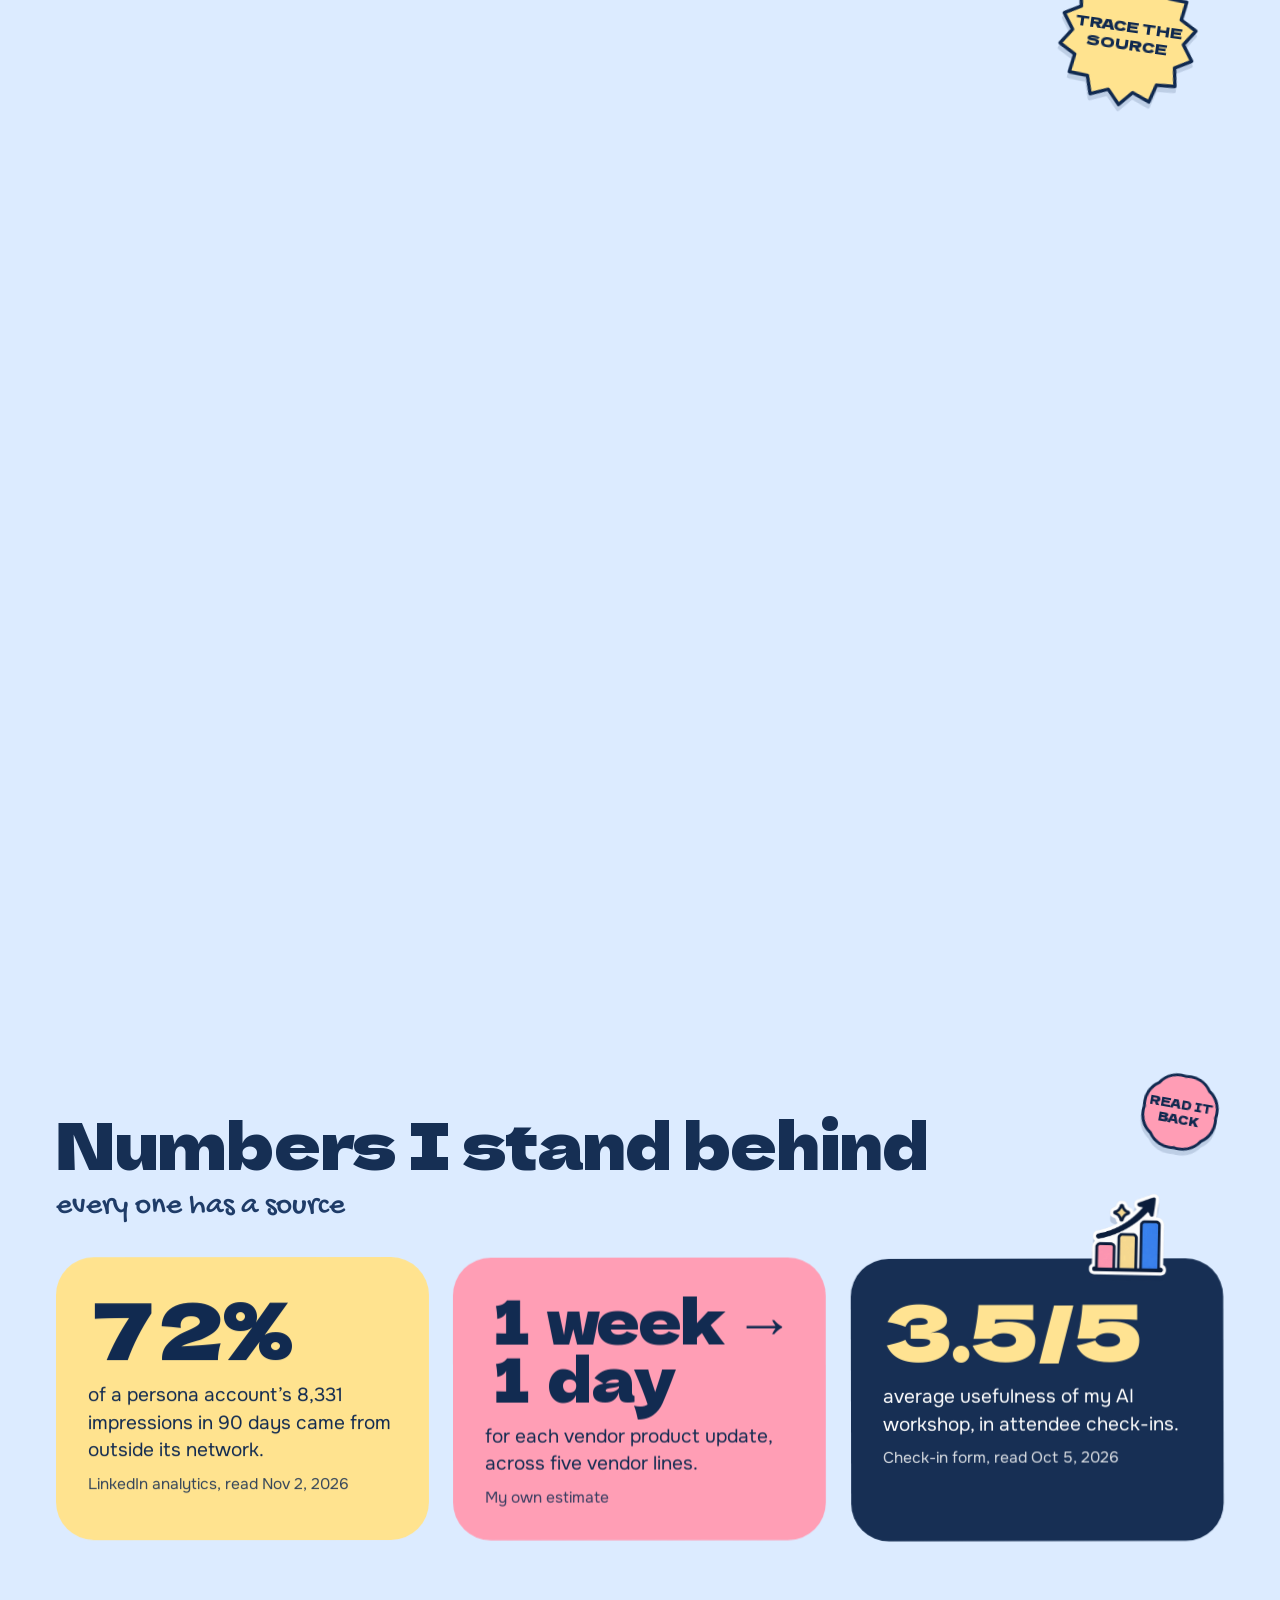
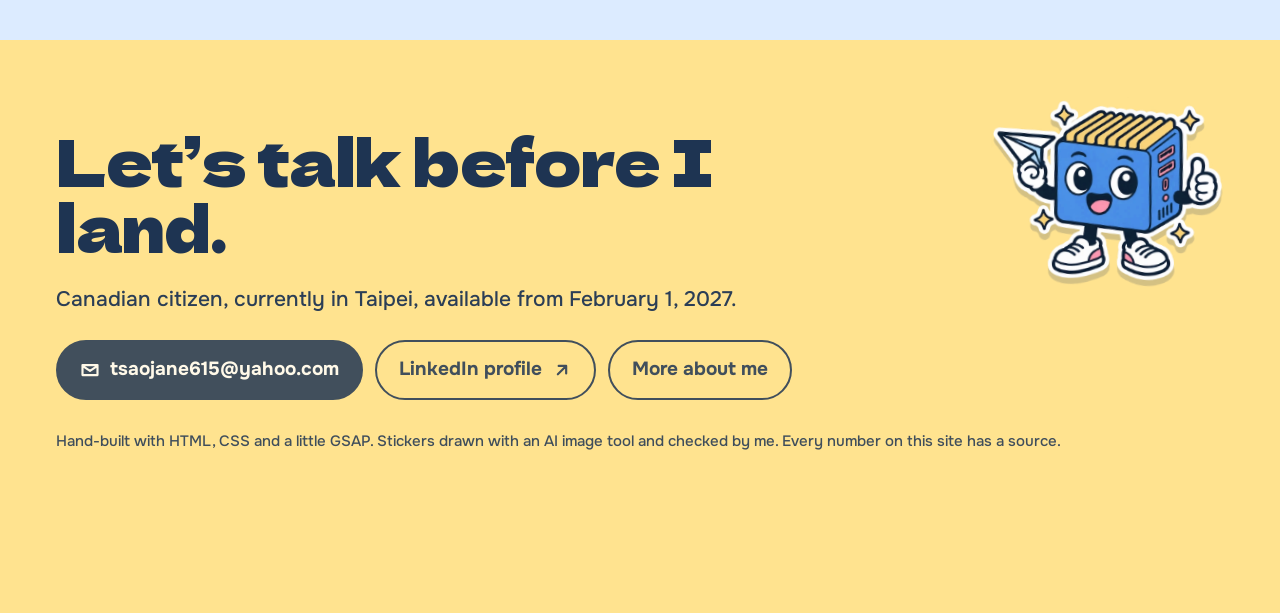
==== commit c0d16442: "EN hero: Hi, I'm Jane. Here's what I ship with AI; drop simple estimate note Co-Authored-By: Claude " ====
--- a/index.html
+++ b/index.html
@@ -60,7 +60,7 @@
 
   <div class="under">
     <div>
-      <h1>I make hard-to-explain products easier to market.</h1>
+      <h1>Hi, I’m Jane. Here’s what I ship with AI.</h1>
       <p class="hand">Digital &amp; AI marketer, English + 中文, and yes, I check what the AI writes
         <svg class="bubble" viewBox="0 0 170 124" aria-hidden="true">
           <g stroke="#fff" stroke-width="16" stroke-linejoin="round" fill="none">
--- a/css/site.css
+++ b/css/site.css
@@ -322,7 +322,7 @@
   .note{margin-top:30px}
   .nums{padding:0 16px 64px;grid-template-columns:1fr;gap:14px}
   footer{padding-top:56px;padding-bottom:130px}
-  .pill{font-size:14.5px;bottom:12px;padding:5px}.pill a{padding:9px 10px}
+  .pill{font-size:12.5px;bottom:12px;padding:4px;gap:2px;flex-wrap:wrap;justify-content:center;border-radius:24px;width:max-content;max-width:calc(100vw - 16px)}.pill a{padding:7px 7px}.pill a[href="#top"]{display:none}
   .sub-hero .side{position:relative;right:auto;top:auto;width:130px;margin:20px 0 0 auto}
   .sub-hero .kicker{margin-top:26px}
   .two,.canada{grid-template-columns:1fr}
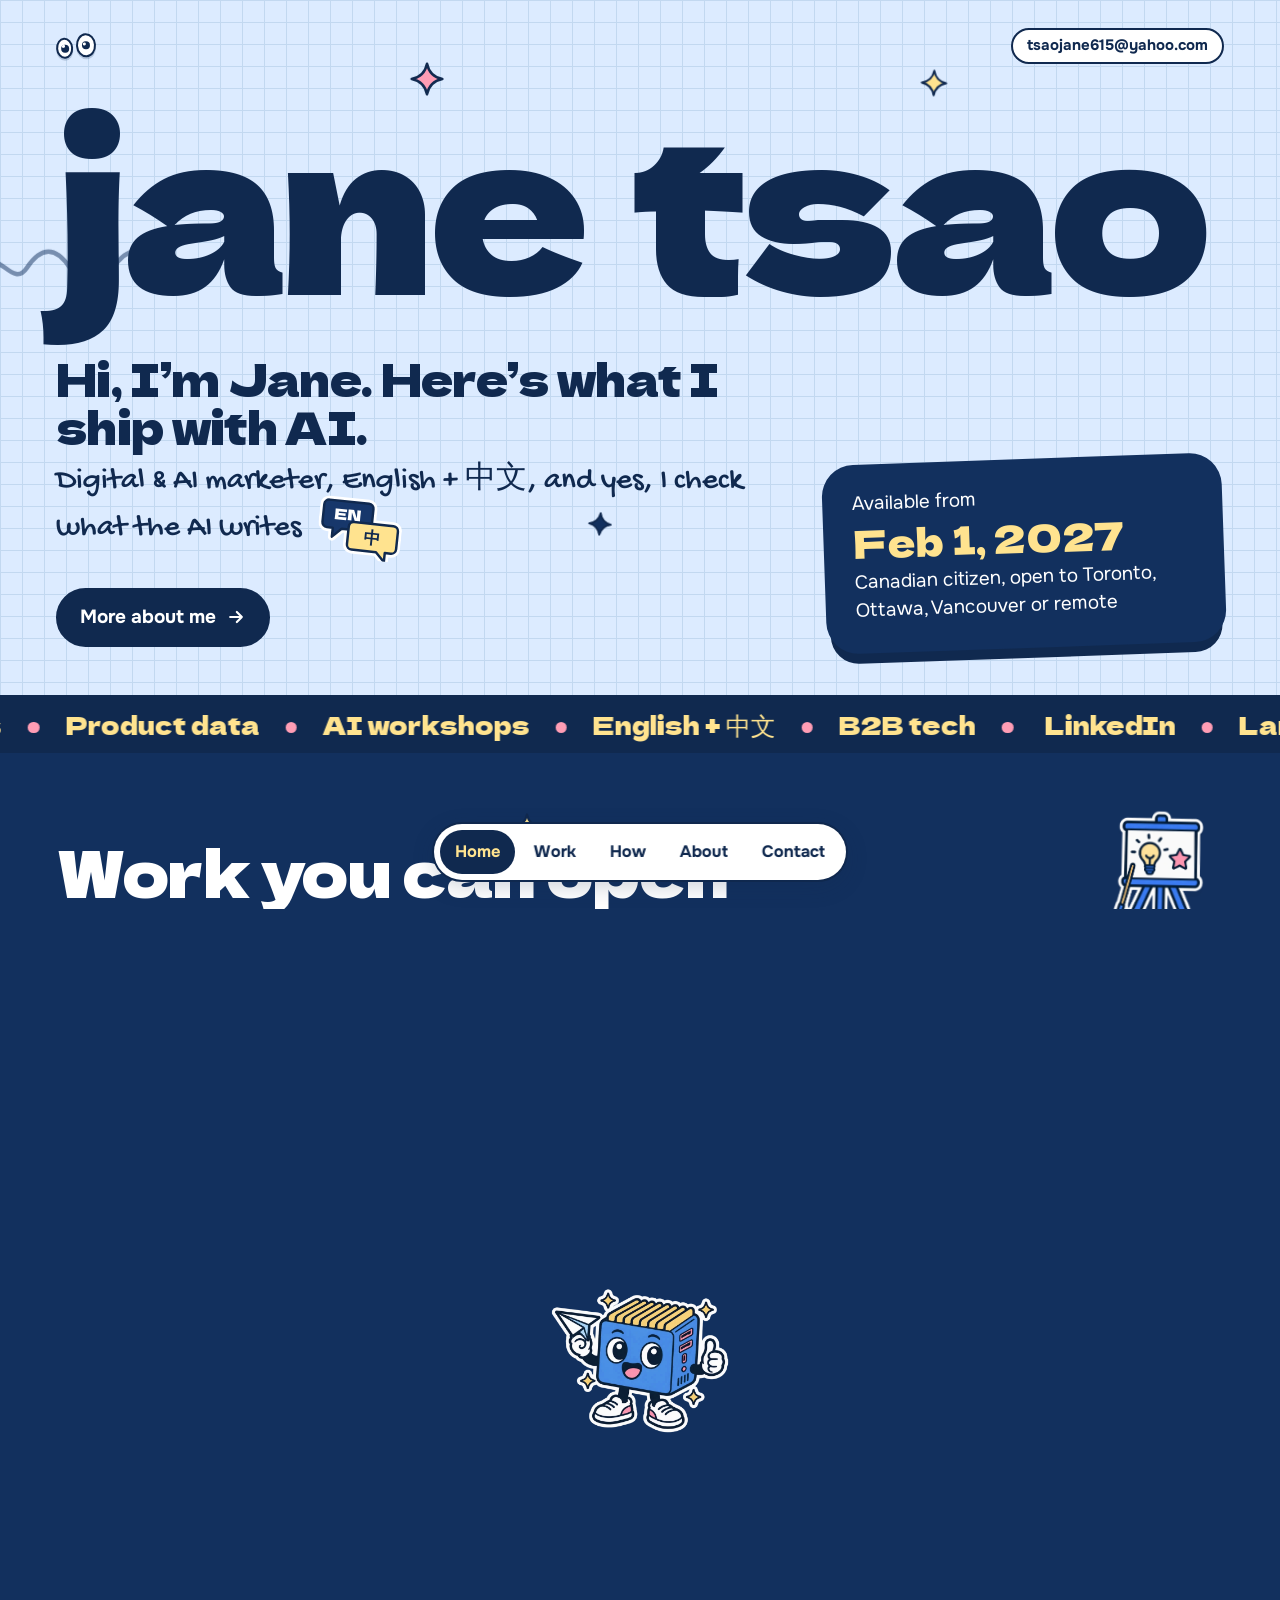
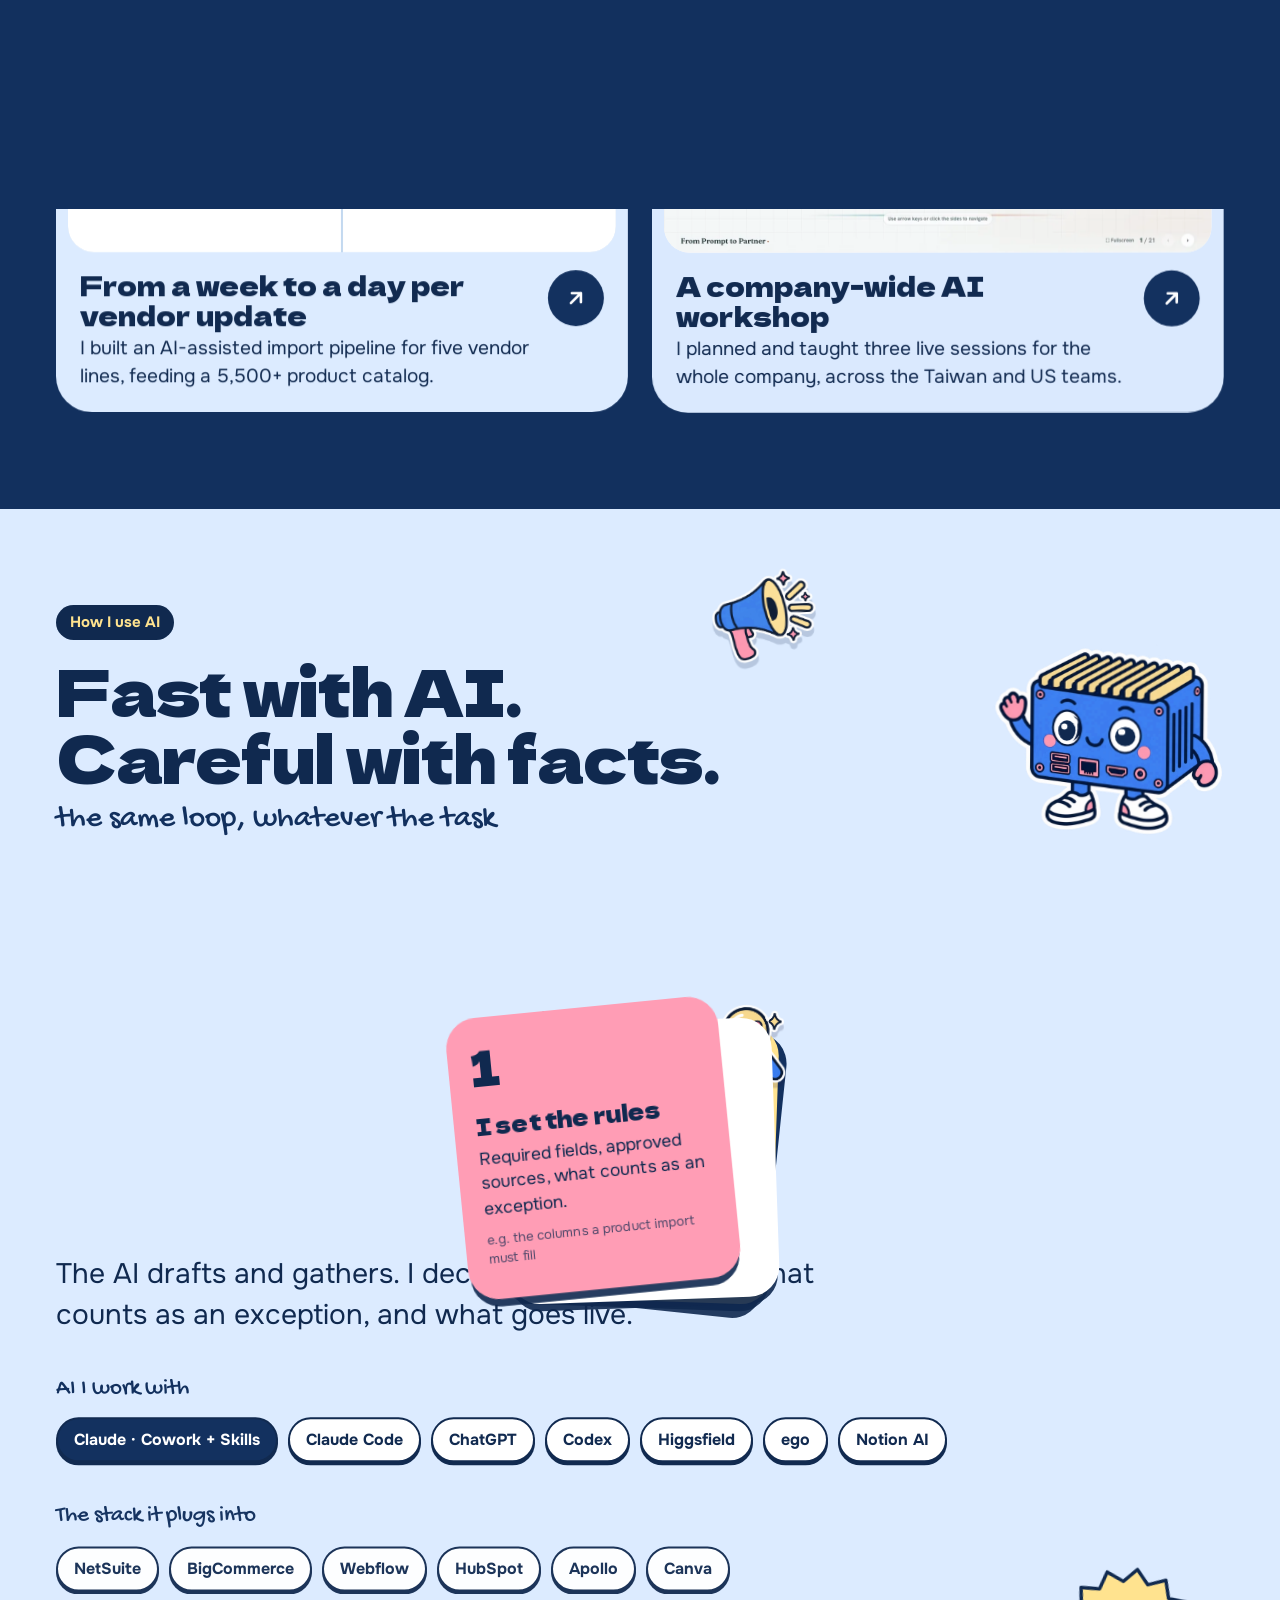
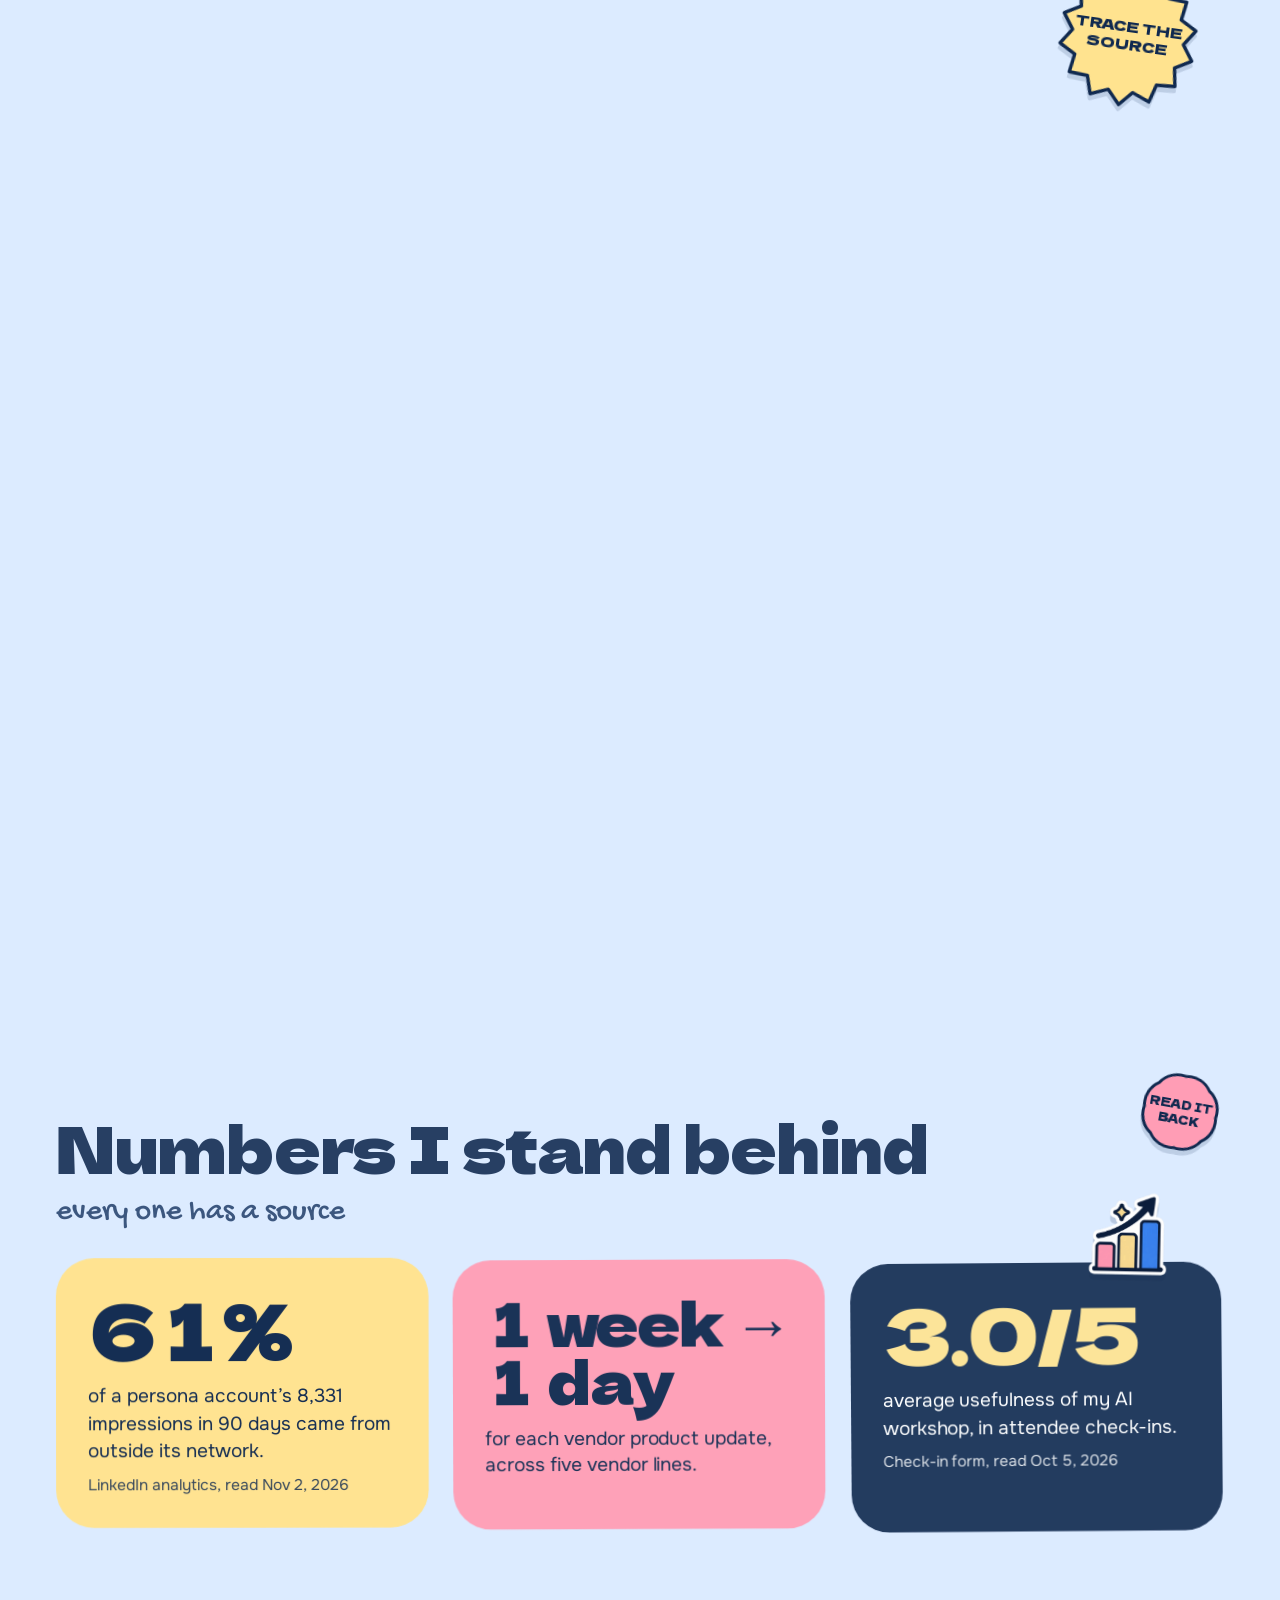
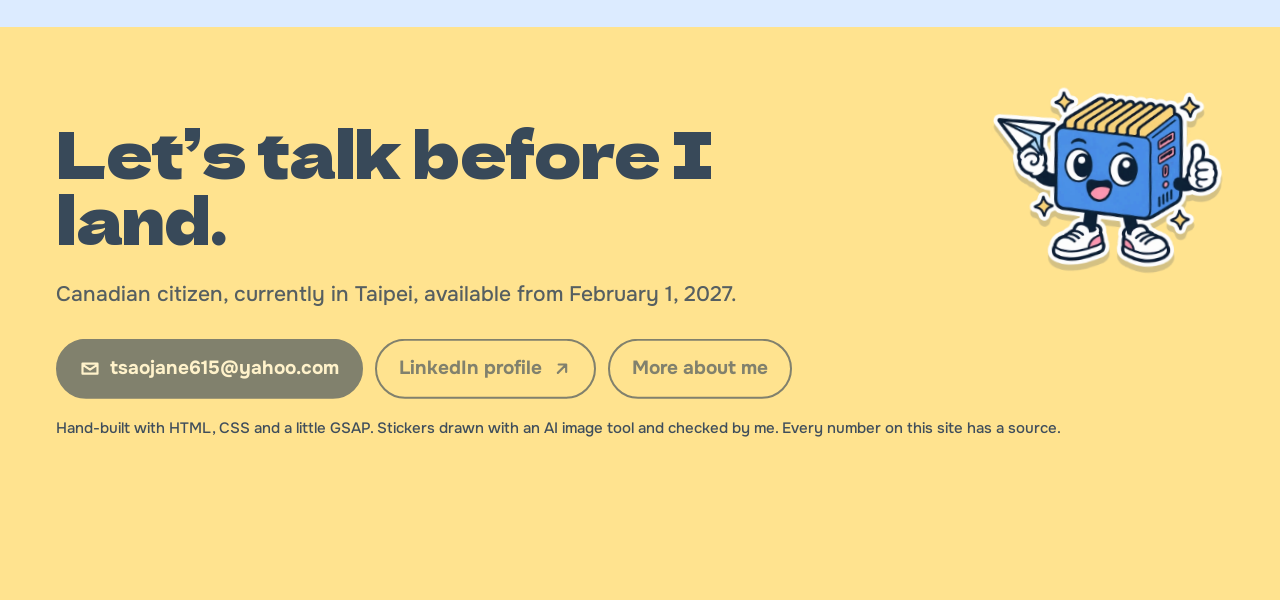
==== commit 34d9255b: "drop estimate fine print on home Numbers tile Co-Authored-By: Claude Fable 5 <noreply@anthropic.com>" ====
--- a/index.html
+++ b/index.html
@@ -178,7 +178,7 @@
   </div>
   <section class="nums" aria-label="Results">
     <div class="num n1" data-reveal="tilt"><b><span data-count="92" data-suffix="%">92%</span></b><p>of a persona account’s 8,331 impressions in 90 days came from outside its network.</p><p class="fine">LinkedIn analytics, read Nov 2, 2026</p></div>
-    <div class="num n2" data-reveal="tilt"><b>1 week → 1 day</b><p>for each vendor product update, across five vendor lines.</p><p class="fine">My own estimate</p></div>
+    <div class="num n2" data-reveal="tilt"><b>1 week → 1 day</b><p>for each vendor product update, across five vendor lines.</p></div>
     <div class="num n3" data-reveal="tilt"><b><span data-count="4.5" data-decimals="1" data-suffix="/5">4.5/5</span></b><p>average usefulness of my AI workshop, in attendee check-ins.</p><p class="fine">Check-in form, read Oct 5, 2026</p></div>
   </section>
 </div>
